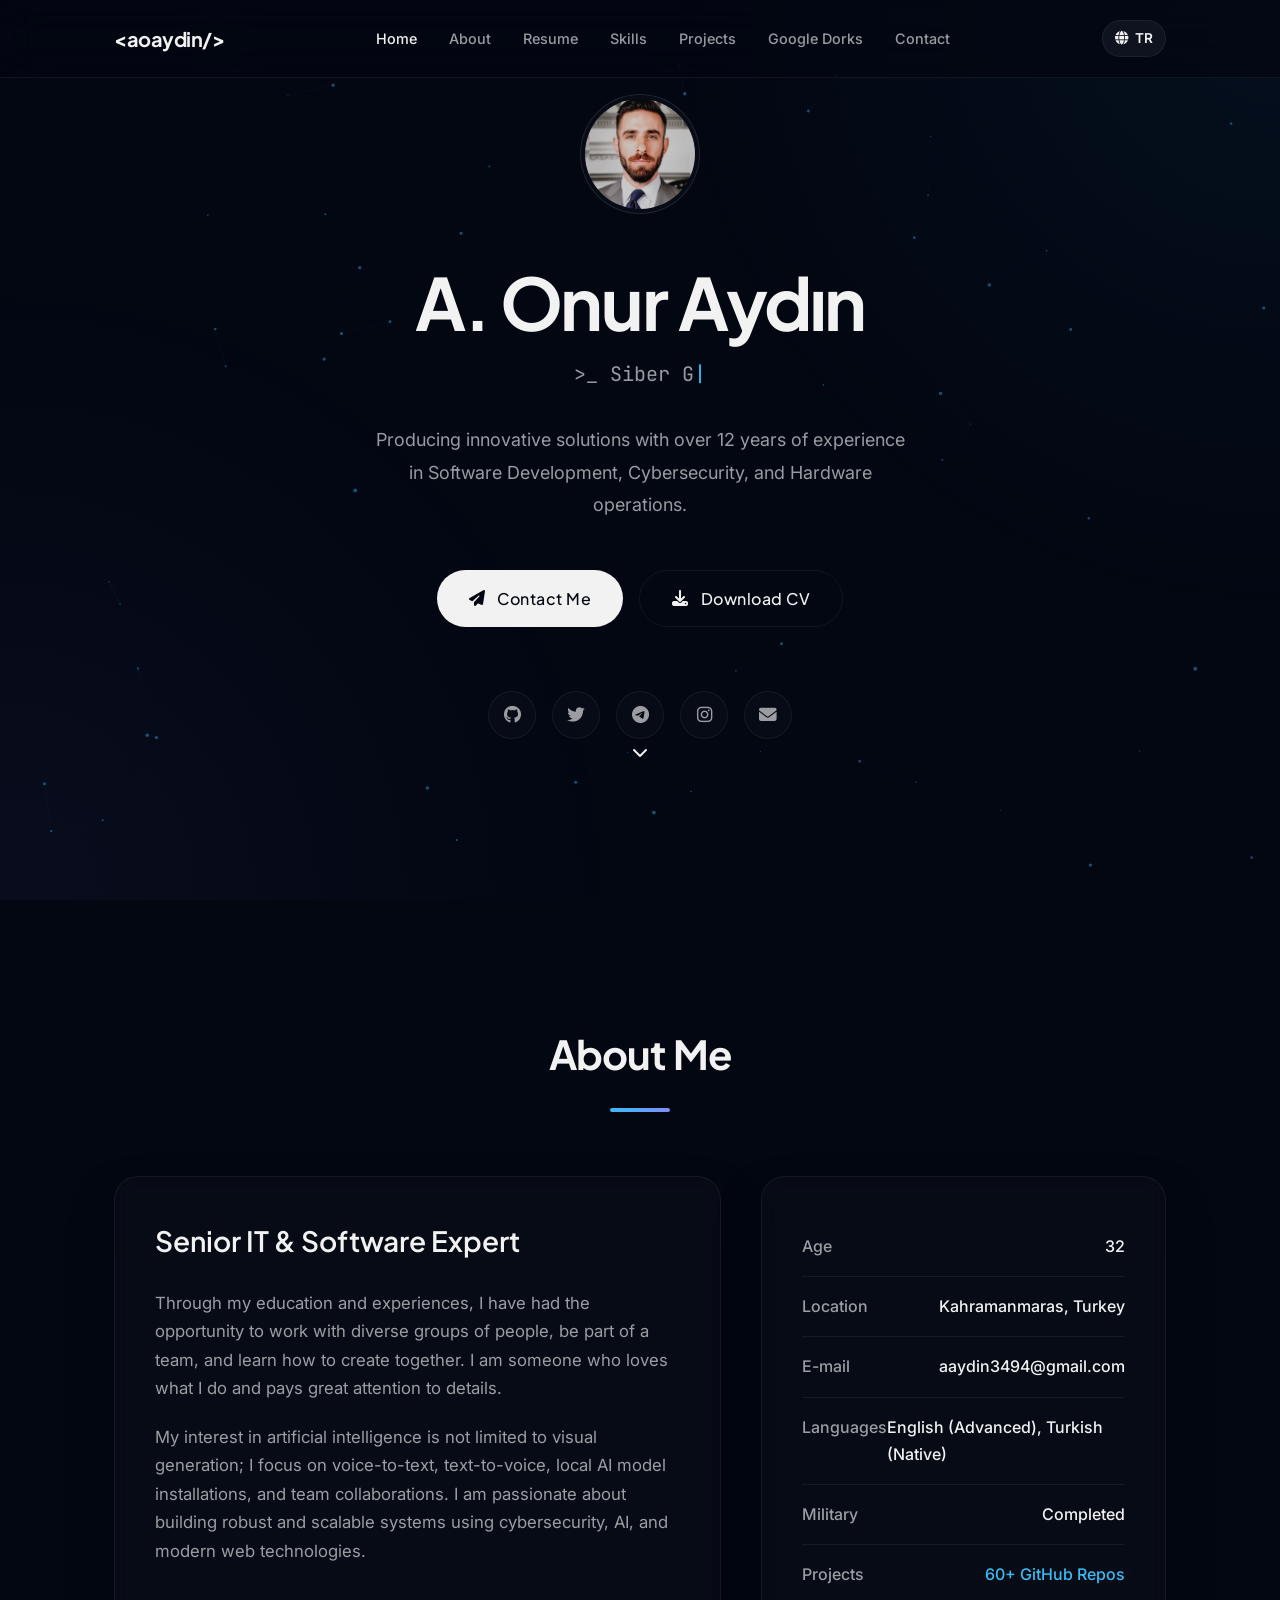
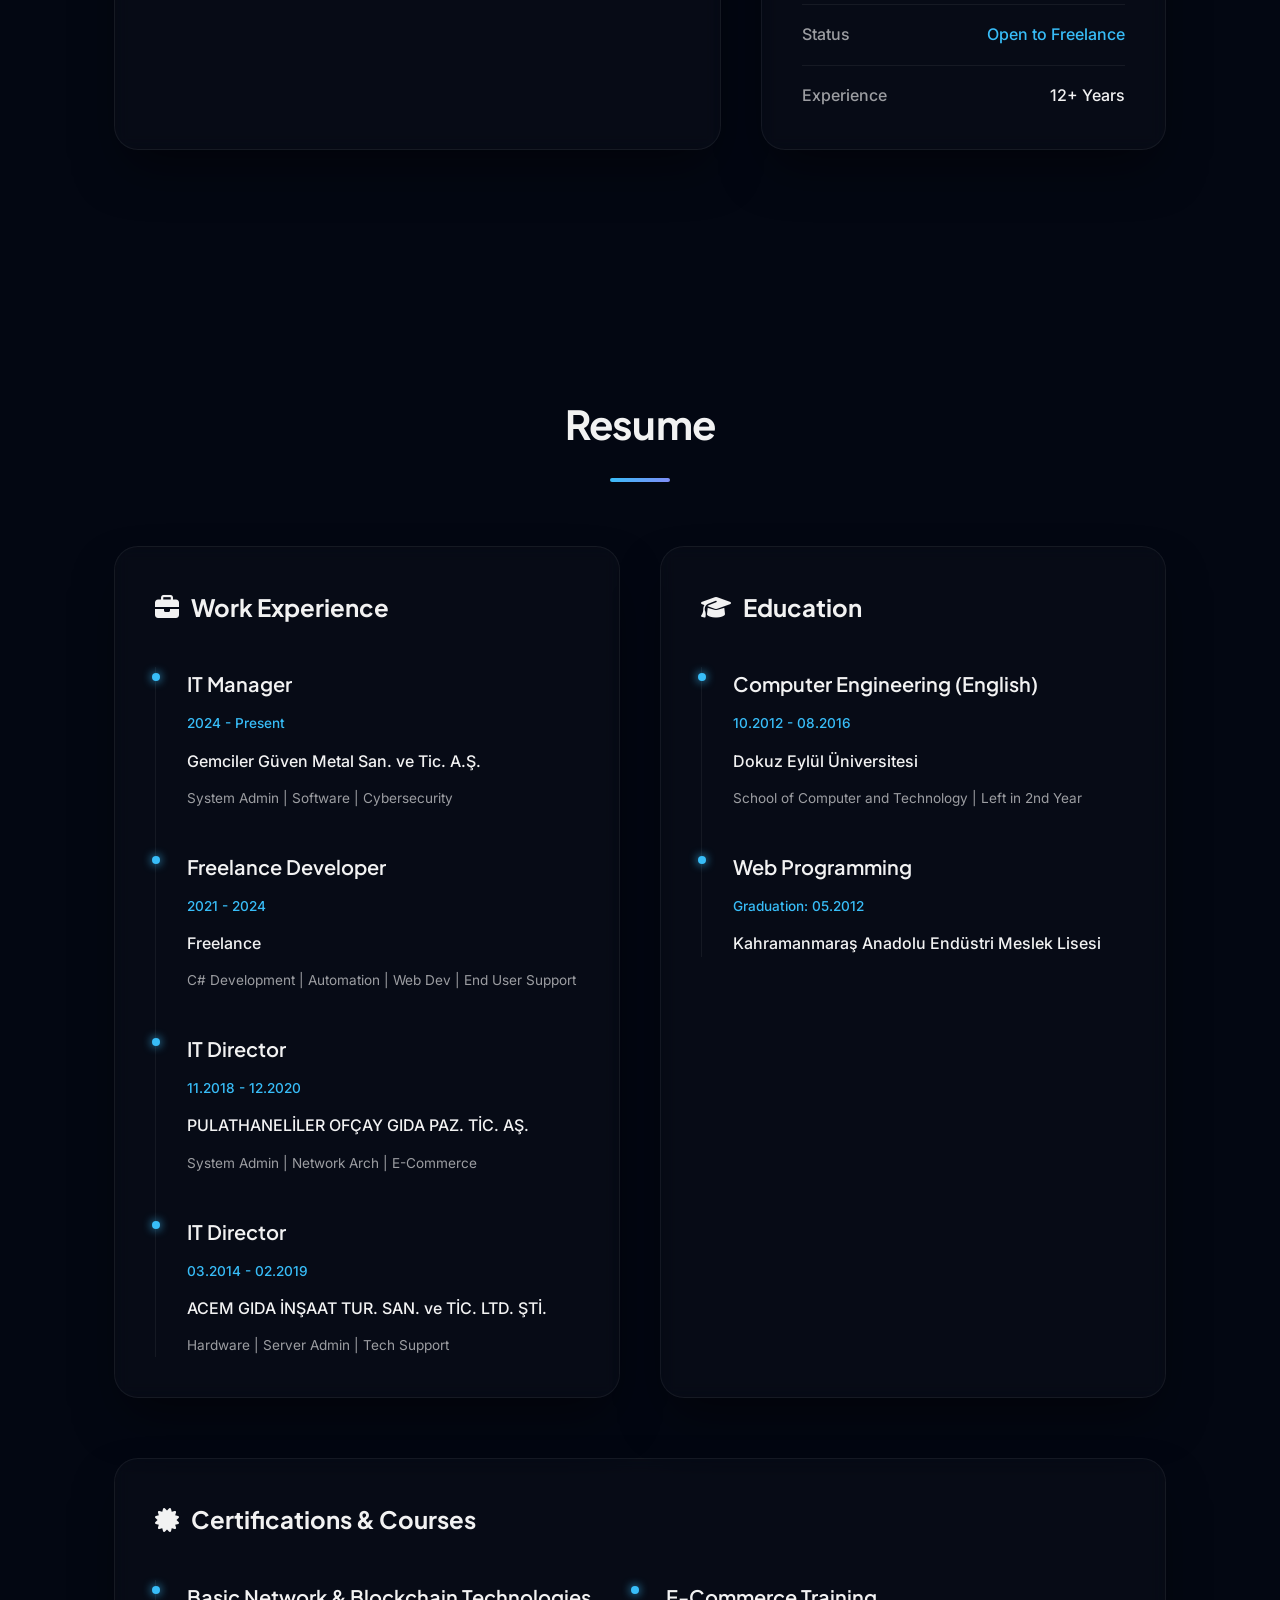
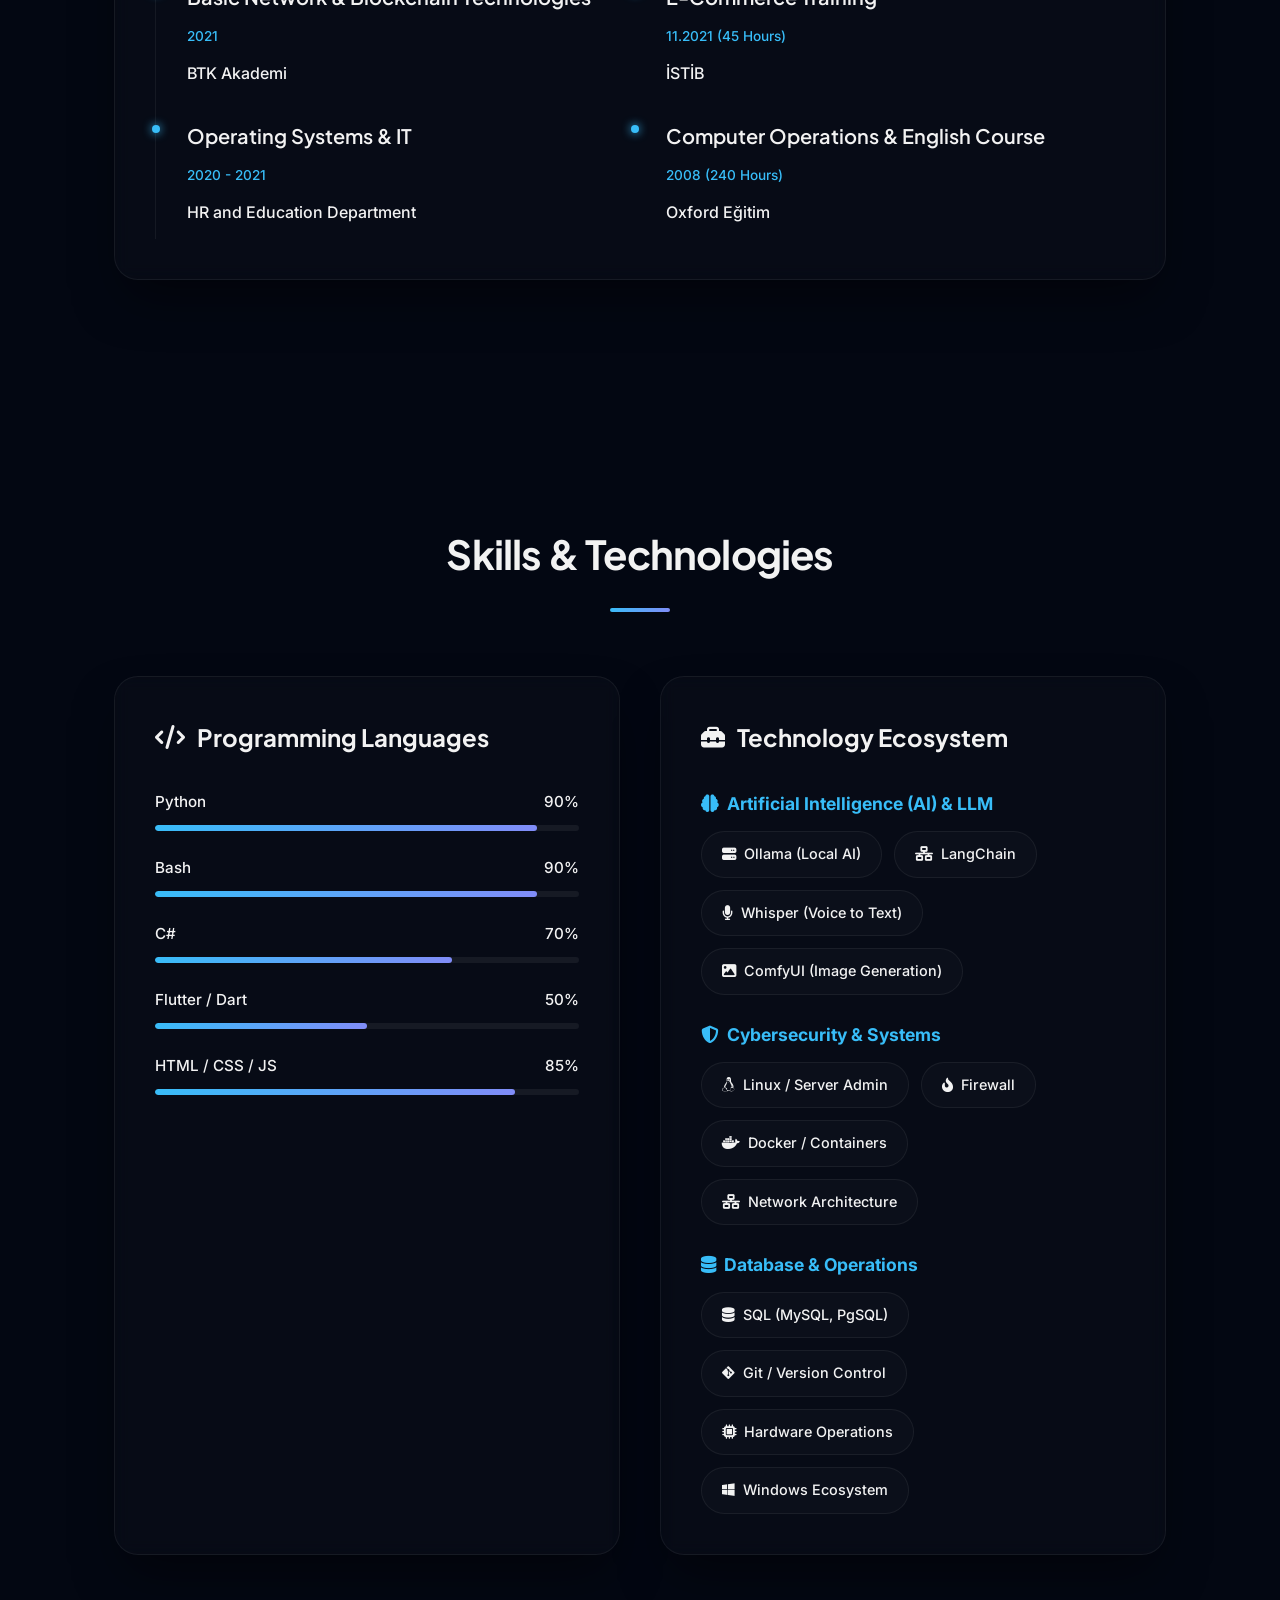
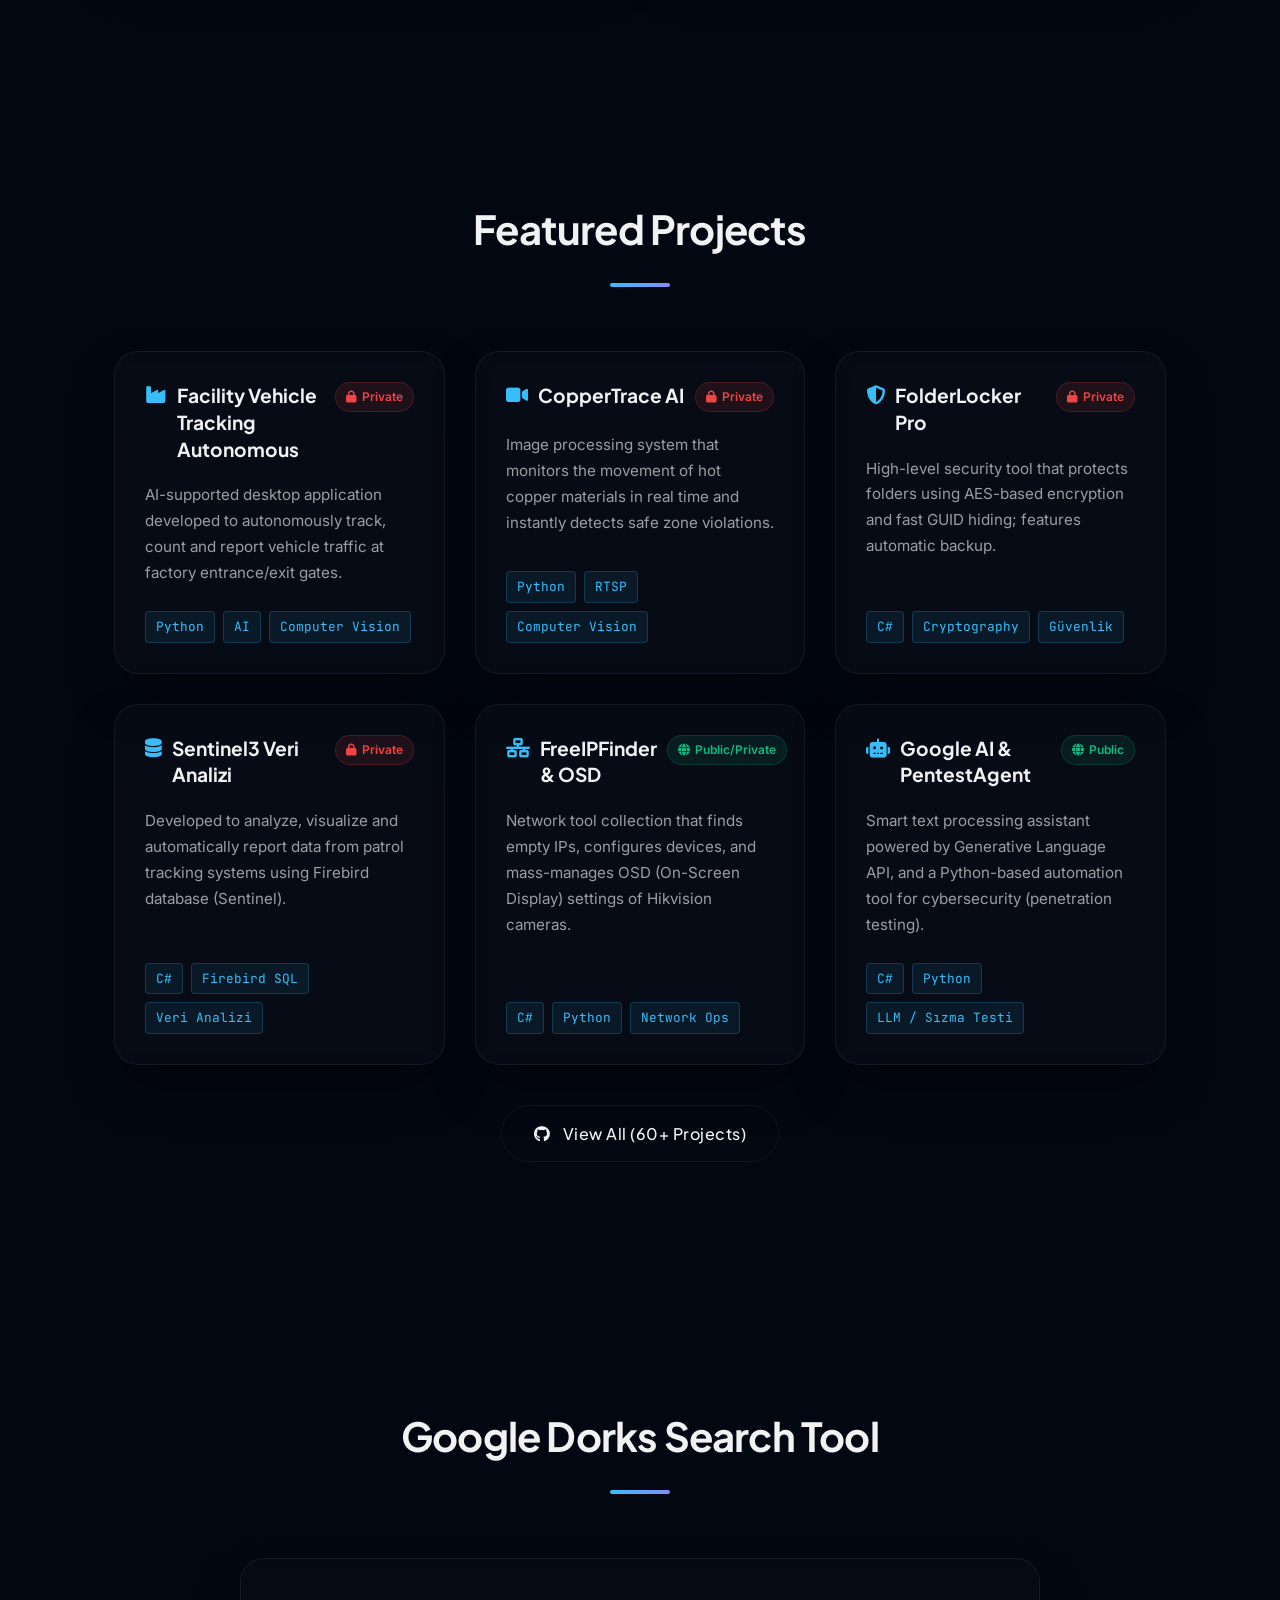
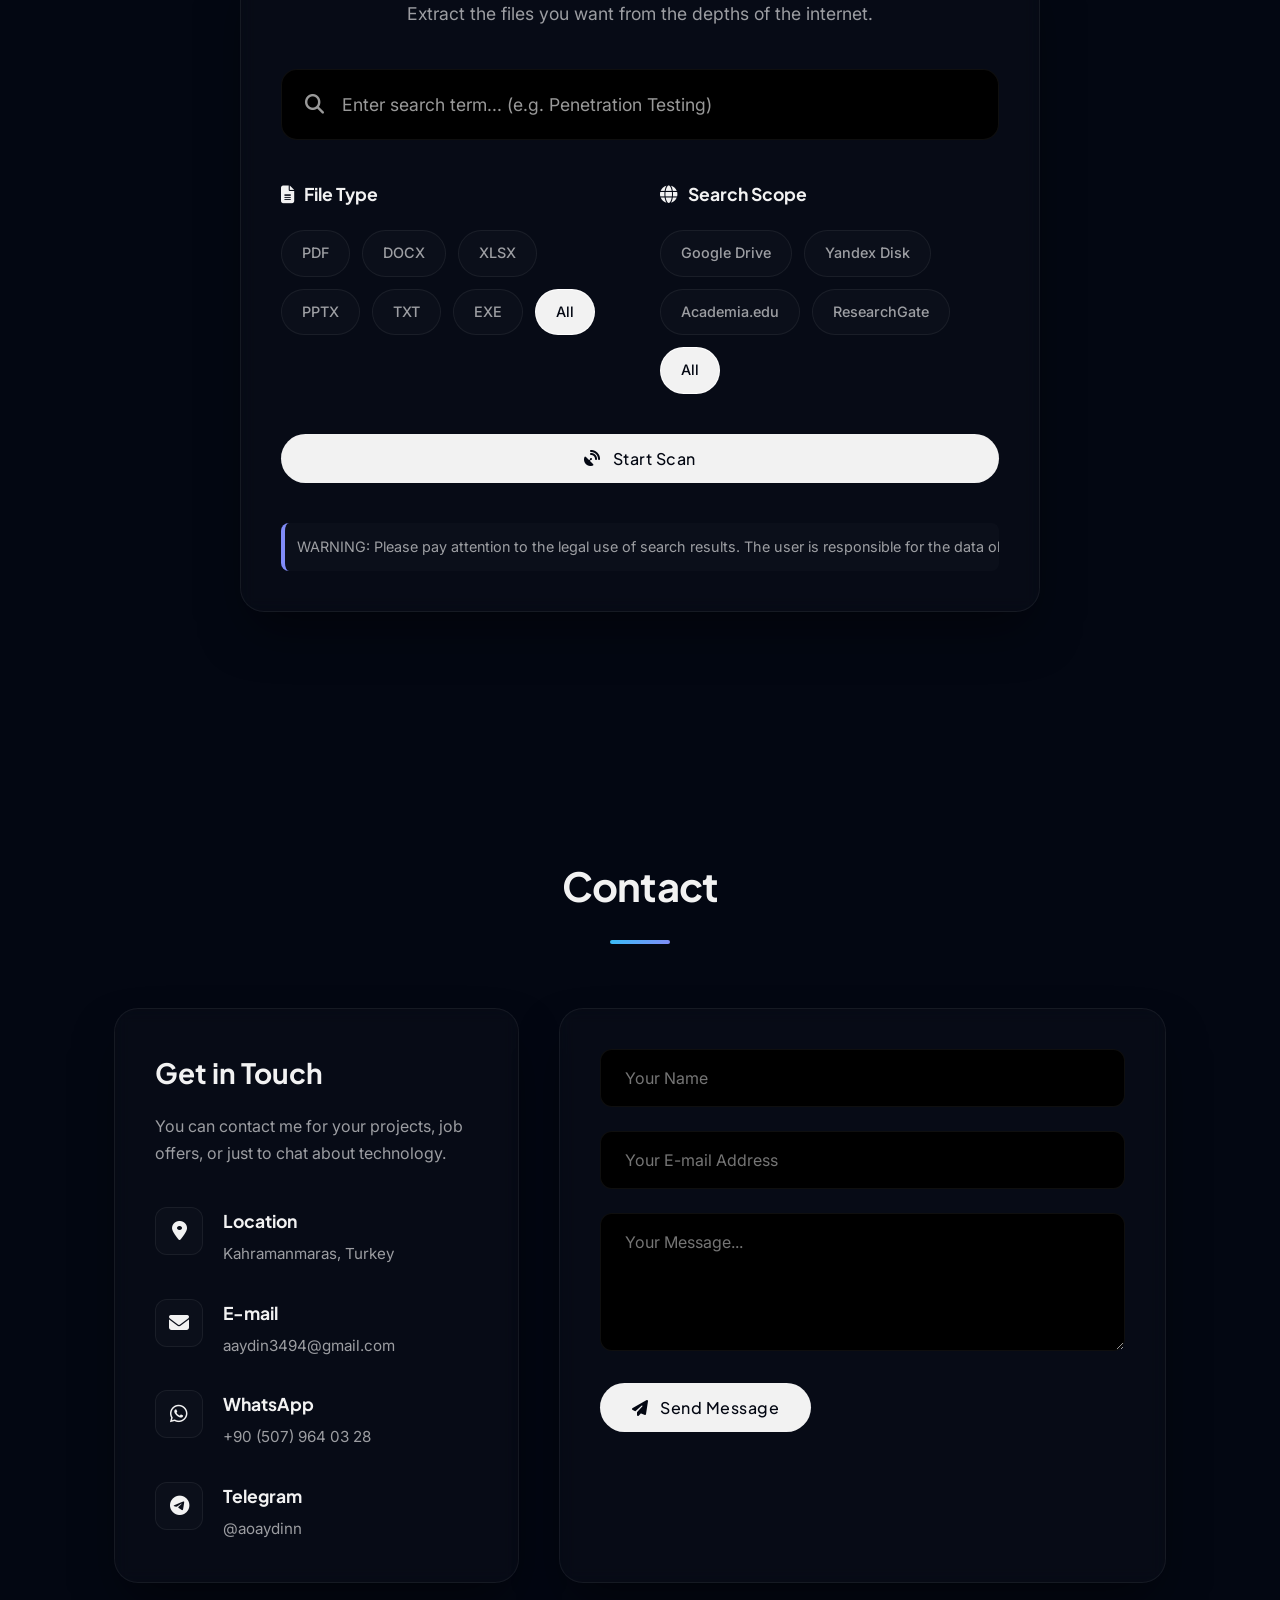
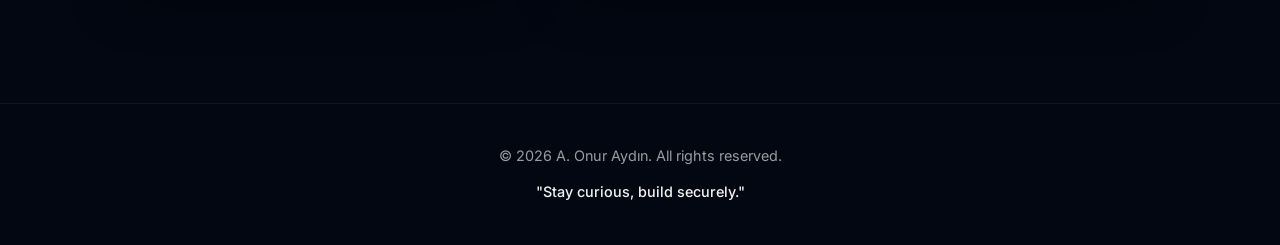
==== en.html @ 919c442c "Add files via upload" ====
<!DOCTYPE html>
<html lang="en">

<head>
    <meta charset="UTF-8">
    <meta name="viewport" content="width=device-width, initial-scale=1.0">
    <meta name="description"
        content="A. Onur Aydın - Senior IT & Software Expert. Cybersecurity, Artificial Intelligence (AI) and Web Development portfolio.">
    <meta name="keywords"
        content="A. Onur Aydın, Onur Aydın, Abdurrahman Aydın, Software Developer, Cybersecurity Expert, Artificial Intelligence, AI, IT Manager, C#, Portfolio, Freelance">
    <meta name="author" content="A. Onur Aydın">
    <meta name="robots" content="index, follow">
    <meta name="language" content="English">
    <meta name="theme-color" content="#030712">
    <link rel="canonical" href="https://aoaydinn.github.io/">

    <!-- Open Graph / Social Media -->
    <meta property="og:title" content="A. Onur Aydın | Profesyonel Portfolyo">
    <meta property="og:description"
        content="Senior IT & Software Expert. 12+ years of industry experience, Cybersecurity and System Architecture.">
    <meta property="og:type" content="website">
    <meta property="og:url" content="https://aoaydinn.github.io/">
    <meta property="og:image" content="https://aoaydinn.github.io/images/photo.png">

    <!-- Twitter -->
    <meta name="twitter:card" content="summary_large_image">
    <meta name="twitter:site" content="@aoaydinn">
    <meta name="twitter:title" content="A. Onur Aydın | Profesyonel Portfolyo">
    <meta name="twitter:description"
        content="Senior IT & Software Expert. Cybersecurity and Artificial Intelligence (AI) solutions.">

    <title>A. Onur Aydın | Portfolio</title>
    <!-- Google Fonts -->
    <link rel="preconnect" href="https://fonts.googleapis.com">
    <link rel="preconnect" href="https://fonts.gstatic.com" crossorigin>
    <link
        href="https://fonts.googleapis.com/css2?family=Plus+Jakarta+Sans:wght@300;400;500;600;700&family=Inter:wght@300;400;500;600&family=JetBrains+Mono:wght@400&display=swap"
        rel="stylesheet">

    <!-- Font Awesome -->
    <link rel="stylesheet" href="https://cdnjs.cloudflare.com/ajax/libs/font-awesome/6.5.1/css/all.min.css">

    <!-- CSS Dosyası -->
    <link rel="stylesheet" href="css/style.css">
</head>

<body>
    <!-- Matrix Arka Plan -->
    <canvas id="matrixCanvas"></canvas>
    <div class="overlay"></div>

    <!-- Navigasyon -->
    <nav class="navbar">
        <div class="nav-container">
            <a href="#home" class="logo">&lt;aoaydin/&gt;</a>
            <ul class="nav-links">
                <li><a href="#home" class="active">Home</a></li>
                <li><a href="#about">About</a></li>
                <li><a href="#resume">Resume</a></li>
                <li><a href="#skills">Skills</a></li>
                <li><a href="#projects">Projects</a></li>
                <li><a href="#dorks">Google Dorks</a></li>
                <li><a href="#contact">Contact</a></li>
            </ul>
            <div class="nav-actions" style="display: flex; align-items: center; gap: 20px;">
                <div class="lang-switch">
                    <a href="index.html" class="lang-btn"><i class="fas fa-globe"></i> TR</a>
                </div>
                <div class="menu-toggle">
                    <i class="fas fa-bars"></i>
                </div>
            </div>
        </div>
    </nav>

    <main>
        <!-- Hero Bölümü -->
        <section id="home" class="hero section">
            <div class="hero-content">
                <div class="avatar-container">
                    <!-- Gerçek resminiz veya placeholder -->
                    <img src="images/photo.png" alt="A. Onur Aydın" class="avatar">
                </div>
                <h1 class="glitch" data-text="A. Onur Aydın">A. Onur Aydın</h1>
                <div class="typing-container">
                    <span class="prefix">>_ </span><span id="typed-text"></span><span class="cursor">|</span>
                </div>
                <p class="hero-desc">
                    Producing innovative solutions with over 12 years of experience in Software Development, Cybersecurity, and Hardware operations.
                </p>
                <div class="hero-actions">
                    <a href="#contact" class="btn btn-primary">
                        <i class="fas fa-paper-plane"></i> Contact Me
                    </a>
                    <a href="#" class="btn btn-outline" download>
                        <i class="fas fa-download"></i> Download CV
                    </a>
                </div>
                <div class="social-links">
                    <a href="https://github.com/aoaydinn" target="_blank" title="GitHub"><i
                            class="fab fa-github"></i></a>
                    <a href="https://twitter.com/aoaydinn" target="_blank" title="Twitter"><i
                            class="fab fa-twitter"></i></a>
                    <a href="https://t.me/aoaydinn" target="_blank" title="Telegram"><i class="fab fa-telegram"></i></a>
                    <a href="https://www.instagram.com/aoaydin/" target="_blank" title="Instagram"><i
                            class="fab fa-instagram"></i></a>
                    <a href="mailto:aaydin3494@gmail.com" title="Email"><i class="fas fa-envelope"></i></a>
                </div>
            </div>
            <a href="#about" class="scroll-down">
                <i class="fas fa-chevron-down"></i>
            </a>
        </section>

        <!-- Hakkımda Bölümü -->
        <section id="about" class="about section">
            <div class="container">
                <h2 class="section-title">About Me</h2>
                <div class="about-grid">
                    <div class="about-text glass-card">
                        <h3>Senior IT & Software Expert</h3>
                        <p>Through my education and experiences, I have had the opportunity to work with diverse groups of people, be part of a team, and learn how to create together. I am someone who loves what I do and pays great attention to details.</p>
                        <p>My interest in artificial intelligence is not limited to visual generation; I focus on voice-to-text, text-to-voice, local AI model installations, and team collaborations. I am passionate about building robust and scalable systems using cybersecurity, AI, and modern web technologies.</p>
                    </div>
                    <div class="about-stats glass-card">
                        <ul class="info-list">
                            <li><span class="label">Age</span><span class="val" id="age-val">30</span></li>
                            <li><span class="label">Location</span><span class="val">Kahramanmaras, Turkey</span></li>
                            <li><span class="label">E-mail</span><span class="val">aaydin3494@gmail.com</span></li>
                            <li><span class="label">Languages</span><span class="val">English (Advanced), Turkish (Native)</span>
                            </li>
                            <li><span class="label">Military</span><span class="val">Completed</span></li>
                            <li><span class="label">Projects</span><span class="val text-green">60+ GitHub Repos</span>
                            </li>
                            <li><span class="label">Status</span><span class="val text-green">Open to Freelance</span></li>
                            <li><span class="label">Experience</span><span class="val">12+ Years</span></li>
                        </ul>
                    </div>
                </div>
            </div>
        </section>

        <!-- Özgeçmiş Bölümü -->
        <section id="resume" class="resume section">
            <div class="container">
                <h2 class="section-title">Resume</h2>
                <div class="timeline-container">
                    <div class="timeline-block glass-card">
                        <h3><i class="fas fa-briefcase"></i> Work Experience</h3>
                        <div class="timeline">
                            <div class="timeline-item">
                                <div class="timeline-dot"></div>
                                <div class="timeline-content">
                                    <h4>IT Manager</h4>
                                    <span class="period">2024 - Present</span>
                                    <p class="company">Gemciler Güven Metal San. ve Tic. A.Ş.</p>
                                    <span class="tags">System Admin | Software | Cybersecurity</span>
                                </div>
                            </div>
                            <div class="timeline-item">
                                <div class="timeline-dot"></div>
                                <div class="timeline-content">
                                    <h4>Freelance Developer</h4>
                                    <span class="period">2021 - 2024</span>
                                    <p class="company">Freelance</p>
                                    <span class="tags">C# Development | Automation | Web Dev | End User Support</span>
                                </div>
                            </div>
                            <div class="timeline-item">
                                <div class="timeline-dot"></div>
                                <div class="timeline-content">
                                    <h4>IT Director</h4>
                                    <span class="period">11.2018 - 12.2020</span>
                                    <p class="company">PULATHANELİLER OFÇAY GIDA PAZ. TİC. AŞ.</p>
                                    <span class="tags">System Admin | Network Arch | E-Commerce</span>
                                </div>
                            </div>
                            <div class="timeline-item">
                                <div class="timeline-dot"></div>
                                <div class="timeline-content">
                                    <h4>IT Director</h4>
                                    <span class="period">03.2014 - 02.2019</span>
                                    <p class="company">ACEM GIDA İNŞAAT TUR. SAN. ve TİC. LTD. ŞTİ.</p>
                                    <span class="tags">Hardware | Server Admin | Tech Support</span>
                                </div>
                            </div>
                        </div>
                    </div>
                    <div class="timeline-block glass-card">
                        <h3><i class="fas fa-graduation-cap"></i> Education</h3>
                        <div class="timeline">
                            <div class="timeline-item">
                                <div class="timeline-dot"></div>
                                <div class="timeline-content">
                                    <h4>Computer Engineering (English)</h4>
                                    <span class="period">10.2012 - 08.2016</span>
                                    <p class="company">Dokuz Eylül Üniversitesi</p>
                                    <span class="tags">School of Computer and Technology | Left in 2nd Year</span>
                                </div>
                            </div>
                            <div class="timeline-item">
                                <div class="timeline-dot"></div>
                                <div class="timeline-content">
                                    <h4>Web Programming</h4>
                                    <span class="period">Graduation: 05.2012</span>
                                    <p class="company">Kahramanmaraş Anadolu Endüstri Meslek Lisesi</p>
                                </div>
                            </div>
                        </div>
                    </div>

                    <div class="timeline-block glass-card" style="grid-column: 1 / -1; margin-top: 20px;">
                        <h3><i class="fas fa-certificate"></i> Certifications & Courses</h3>
                        <div class="timeline"
                            style="display: grid; grid-template-columns: repeat(auto-fit, minmax(300px, 1fr)); gap: 20px;">
                            <div class="timeline-item" style="margin-bottom: 0;">
                                <div class="timeline-dot"></div>
                                <div class="timeline-content">
                                    <h4>Basic Network & Blockchain Technologies</h4>
                                    <span class="period">2021</span>
                                    <p class="company">BTK Akademi</p>
                                </div>
                            </div>
                            <div class="timeline-item" style="margin-bottom: 0;">
                                <div class="timeline-dot"></div>
                                <div class="timeline-content">
                                    <h4>E-Commerce Training</h4>
                                    <span class="period">11.2021 (45 Hours)</span>
                                    <p class="company">İSTİB</p>
                                </div>
                            </div>
                            <div class="timeline-item" style="margin-bottom: 0;">
                                <div class="timeline-dot"></div>
                                <div class="timeline-content">
                                    <h4>Operating Systems & IT</h4>
                                    <span class="period">2020 - 2021</span>
                                    <p class="company">HR and Education Department</p>
                                </div>
                            </div>
                            <div class="timeline-item" style="margin-bottom: 0;">
                                <div class="timeline-dot"></div>
                                <div class="timeline-content">
                                    <h4>Computer Operations & English Course</h4>
                                    <span class="period">2008 (240 Hours)</span>
                                    <p class="company">Oxford Eğitim</p>
                                </div>
                            </div>
                        </div>
                    </div>
                </div>
            </div>
        </section>

        <!-- Yetenekler Bölümü -->
        <section id="skills" class="skills section">
            <div class="container">
                <h2 class="section-title">Skills & Technologies</h2>
                <div class="skills-grid">
                    <div class="skill-category glass-card">
                        <h3><i class="fas fa-code"></i> Programming Languages</h3>
                        <div class="skill-bars">
                            <div class="skill-bar">
                                <div class="skill-info">
                                    <span>Python</span>
                                    <span>90%</span>
                                </div>
                                <div class="progress-line"><span style="width: 90%;"></span></div>
                            </div>
                            <div class="skill-bar">
                                <div class="skill-info">
                                    <span>Bash</span>
                                    <span>90%</span>
                                </div>
                                <div class="progress-line"><span style="width: 90%;"></span></div>
                            </div>
                            <div class="skill-bar">
                                <div class="skill-info">
                                    <span>C#</span>
                                    <span>70%</span>
                                </div>
                                <div class="progress-line"><span style="width: 70%;"></span></div>
                            </div>
                            <div class="skill-bar">
                                <div class="skill-info">
                                    <span>Flutter / Dart</span>
                                    <span>50%</span>
                                </div>
                                <div class="progress-line"><span style="width: 50%;"></span></div>
                            </div>
                            <div class="skill-bar">
                                <div class="skill-info">
                                    <span>HTML / CSS / JS</span>
                                    <span>85%</span>
                                </div>
                                <div class="progress-line"><span style="width: 85%;"></span></div>
                            </div>
                        </div>
                    </div>

                    <div class="skill-category glass-card">
                        <h3><i class="fas fa-toolbox"></i> Technology Ecosystem</h3>

                        <div class="tag-group" style="margin-bottom: 25px;">
                            <h4
                                style="font-size: 1.1rem; color: var(--primary); margin-bottom: 12px; display: flex; align-items: center; gap: 8px;">
                                <i class="fas fa-brain"></i> Artificial Intelligence (AI) & LLM</h4>
                            <div class="skill-tags">
                                <span class="tag"><i class="fas fa-server"></i> Ollama (Local AI)</span>
                                <span class="tag"><i class="fas fa-network-wired"></i> LangChain</span>
                                <span class="tag"><i class="fas fa-microphone"></i> Whisper (Voice to Text)</span>
                                <span class="tag"><i class="fas fa-image"></i> ComfyUI (Image Generation)</span>
                            </div>
                        </div>

                        <div class="tag-group" style="margin-bottom: 25px;">
                            <h4
                                style="font-size: 1.1rem; color: var(--primary); margin-bottom: 12px; display: flex; align-items: center; gap: 8px;">
                                <i class="fas fa-shield-alt"></i> Cybersecurity & Systems</h4>
                            <div class="skill-tags">
                                <span class="tag"><i class="fab fa-linux"></i> Linux / Server Admin</span>
                                <span class="tag"><i class="fas fa-fire-alt"></i> Firewall</span>
                                <span class="tag"><i class="fab fa-docker"></i> Docker / Containers</span>
                                <span class="tag"><i class="fas fa-network-wired"></i> Network Architecture</span>
                            </div>
                        </div>

                        <div class="tag-group">
                            <h4
                                style="font-size: 1.1rem; color: var(--primary); margin-bottom: 12px; display: flex; align-items: center; gap: 8px;">
                                <i class="fas fa-database"></i> Database & Operations</h4>
                            <div class="skill-tags">
                                <span class="tag"><i class="fas fa-database"></i> SQL (MySQL, PgSQL)</span>
                                <span class="tag"><i class="fab fa-git-alt"></i> Git / Version Control</span>
                                <span class="tag"><i class="fas fa-microchip"></i> Hardware Operations</span>
                                <span class="tag"><i class="fab fa-windows"></i> Windows Ecosystem</span>
                            </div>
                        </div>
                    </div>
                </div>
            </div>
        </section>

        <!-- Projeler Bölümü -->
        <section id="projects" class="projects section">
            <div class="container">
                <h2 class="section-title">Featured Projects</h2>
                <div class="projects-grid">

                    <div class="project-card glass-card fade-in-up">
                        <div class="project-content">
                            <div class="project-header">
                                <h3><i class="fas fa-industry"></i> Facility Vehicle Tracking Autonomous</h3>
                                <div class="project-links">
                                    <span class="badge badge-private"><i class="fas fa-lock"></i> Private</span>
                                </div>
                            </div>
                            <p>AI-supported desktop application developed to autonomously track, count and report vehicle traffic at factory entrance/exit gates.</p>
                            <div class="project-tech">
                                <span>Python</span>
                                <span>AI</span>
                                <span>Computer Vision</span>
                            </div>
                        </div>
                    </div>

                    <div class="project-card glass-card fade-in-up">
                        <div class="project-content">
                            <div class="project-header">
                                <h3><i class="fas fa-video"></i> CopperTrace AI</h3>
                                <div class="project-links">
                                    <span class="badge badge-private"><i class="fas fa-lock"></i> Private</span>
                                </div>
                            </div>
                            <p>Image processing system that monitors the movement of hot copper materials in real time and instantly detects safe zone violations.</p>
                            <div class="project-tech">
                                <span>Python</span>
                                <span>RTSP</span>
                                <span>Computer Vision</span>
                            </div>
                        </div>
                    </div>

                    <div class="project-card glass-card fade-in-up">
                        <div class="project-content">
                            <div class="project-header">
                                <h3><i class="fas fa-shield-alt"></i> FolderLocker Pro</h3>
                                <div class="project-links">
                                    <span class="badge badge-private"><i class="fas fa-lock"></i> Private</span>
                                </div>
                            </div>
                            <p>High-level security tool that protects folders using AES-based encryption and fast GUID hiding; features automatic backup.</p>
                            <div class="project-tech">
                                <span>C#</span>
                                <span>Cryptography</span>
                                <span>Güvenlik</span>
                            </div>
                        </div>
                    </div>

                    <div class="project-card glass-card fade-in-up">
                        <div class="project-content">
                            <div class="project-header">
                                <h3><i class="fas fa-database"></i> Sentinel3 Veri Analizi</h3>
                                <div class="project-links">
                                    <span class="badge badge-private"><i class="fas fa-lock"></i> Private</span>
                                </div>
                            </div>
                            <p>Developed to analyze, visualize and automatically report data from patrol tracking systems using Firebird database (Sentinel).</p>
                            <div class="project-tech">
                                <span>C#</span>
                                <span>Firebird SQL</span>
                                <span>Veri Analizi</span>
                            </div>
                        </div>
                    </div>

                    <div class="project-card glass-card fade-in-up">
                        <div class="project-content">
                            <div class="project-header">
                                <h3><i class="fas fa-network-wired"></i> FreeIPFinder & OSD</h3>
                                <div class="project-links">
                                    <span class="badge badge-public"><i class="fas fa-globe"></i> Public/Private</span>
                                </div>
                            </div>
                            <p>Network tool collection that finds empty IPs, configures devices, and mass-manages OSD (On-Screen Display) settings of Hikvision cameras.</p>
                            <div class="project-tech">
                                <span>C#</span>
                                <span>Python</span>
                                <span>Network Ops</span>
                            </div>
                        </div>
                    </div>

                    <div class="project-card glass-card fade-in-up">
                        <div class="project-content">
                            <div class="project-header">
                                <h3><i class="fas fa-robot"></i> Google AI & PentestAgent</h3>
                                <div class="project-links">
                                    <span class="badge badge-public"><i class="fas fa-globe"></i> Public</span>
                                </div>
                            </div>
                            <p>Smart text processing assistant powered by Generative Language API, and a Python-based automation tool for cybersecurity (penetration testing).</p>
                            <div class="project-tech">
                                <span>C#</span>
                                <span>Python</span>
                                <span>LLM / Sızma Testi</span>
                            </div>
                        </div>
                    </div>
                </div>

                <div class="btn-container" style="text-align: center; margin-top: 40px;">
                    <a href="https://github.com/aoaydinn" target="_blank" class="btn btn-outline fade-in-up">
                        <i class="fab fa-github"></i> View All (60+ Projects)
                    </a>
                </div>
            </div>
        </section>

        <!-- Google Dorks Bölümü -->
        <section id="dorks" class="dorks section">
            <div class="container">
                <h2 class="section-title">Google Dorks Search Tool</h2>
                <div class="dorks-container glass-card">
                    <p class="dork-desc">Extract the files you want from the depths of the internet.</p>

                    <div class="search-box">
                        <i class="fas fa-search search-icon"></i>
                        <input type="text" id="searchQuery"
                            placeholder="Enter search term... (e.g. Penetration Testing)">
                    </div>

                    <div class="filters-grid">
                        <div class="filter-group">
                            <h3><i class="fas fa-file-alt"></i> File Type</h3>
                            <div class="options-group">
                                <label class="cyber-radio"><input type="radio" name="fileType"
                                        value="pdf"><span>PDF</span></label>
                                <label class="cyber-radio"><input type="radio" name="fileType"
                                        value="docx"><span>DOCX</span></label>
                                <label class="cyber-radio"><input type="radio" name="fileType"
                                        value="xlsx"><span>XLSX</span></label>
                                <label class="cyber-radio"><input type="radio" name="fileType"
                                        value="pptx"><span>PPTX</span></label>
                                <label class="cyber-radio"><input type="radio" name="fileType"
                                        value="txt"><span>TXT</span></label>
                                <label class="cyber-radio"><input type="radio" name="fileType"
                                        value="exe"><span>EXE</span></label>
                                <label class="cyber-radio"><input type="radio" name="fileType" value=""
                                        checked><span>All</span></label>
                            </div>
                        </div>

                        <div class="filter-group">
                            <h3><i class="fas fa-globe"></i> Search Scope</h3>
                            <div class="options-group">
                                <label class="cyber-radio"><input type="radio" name="searchPoint"
                                        value="drive.google.com"><span>Google Drive</span></label>
                                <label class="cyber-radio"><input type="radio" name="searchPoint"
                                        value="disk.yandex.com"><span>Yandex Disk</span></label>
                                <label class="cyber-radio"><input type="radio" name="searchPoint"
                                        value="academia.edu"><span>Academia.edu</span></label>
                                <label class="cyber-radio"><input type="radio" name="searchPoint"
                                        value="researchgate.net"><span>ResearchGate</span></label>
                                <label class="cyber-radio"><input type="radio" name="searchPoint" value=""
                                        checked><span>All</span></label>
                            </div>
                        </div>
                    </div>

                    <button id="searchBtn" class="btn btn-primary btn-block">
                        <i class="fas fa-satellite-dish"></i> Start Scan
                    </button>

                    <div class="marquee-container">
                        <div class="marquee">
                            <span>WARNING: Please pay attention to the legal use of search results. The user is responsible for the data obtained.</span>
                        </div>
                    </div>
                </div>
            </div>
        </section>

        <!-- İletişim Bölümü -->
        <section id="contact" class="contact section">
            <div class="container">
                <h2 class="section-title">Contact</h2>
                <div class="contact-grid">
                    <div class="contact-info glass-card">
                        <h3>Get in Touch</h3>
                        <p>You can contact me for your projects, job offers, or just to chat about technology.</p>

                        <div class="info-items">
                            <div class="info-item">
                                <div class="icon"><i class="fas fa-map-marker-alt"></i></div>
                                <div>
                                    <h4>Location</h4>
                                    <p>Kahramanmaras, Turkey</p>
                                </div>
                            </div>
                            <div class="info-item">
                                <div class="icon"><i class="fas fa-envelope"></i></div>
                                <div>
                                    <h4>E-mail</h4>
                                    <p><a href="mailto:aaydin3494@gmail.com">aaydin3494@gmail.com</a></p>
                                </div>
                            </div>
                            <div class="info-item">
                                <div class="icon"><i class="fab fa-whatsapp"></i></div>
                                <div>
                                    <h4>WhatsApp</h4>
                                    <p>+90 (507) 964 03 28</p>
                                </div>
                            </div>
                            <div class="info-item">
                                <div class="icon"><i class="fab fa-telegram-plane"></i></div>
                                <div>
                                    <h4>Telegram</h4>
                                    <p><a href="https://t.me/aoaydinn" target="_blank">@aoaydinn</a></p>
                                </div>
                            </div>
                        </div>
                    </div>

                    <div class="contact-form-container glass-card">
                        <form id="contactForm" class="contact-form">
                            <div class="form-group">
                                <input type="text" id="name" placeholder="Your Name" required>
                                <span class="focus-border"></span>
                            </div>
                            <div class="form-group">
                                <input type="email" id="email" placeholder="Your E-mail Address" required>
                                <span class="focus-border"></span>
                            </div>
                            <div class="form-group">
                                <textarea id="message" rows="5" placeholder="Your Message..." required></textarea>
                                <span class="focus-border"></span>
                            </div>
                            <button type="submit" class="btn btn-primary">
                                <i class="fas fa-paper-plane"></i> Send Message
                            </button>
                        </form>
                    </div>
                </div>
            </div>
        </section>
    </main>

    <footer>
        <div class="container">
            <p>&copy; <span id="current-year">2024</span> A. Onur Aydın. All rights reserved.</p>
            <p class="footer-tagline">"Stay curious, build securely."</p>
        </div>
    </footer>

    <!-- JS Dosyası -->
    <script src="js/app.js"></script>
</body>

</html>
---- css/style.css ----
/* =========================================
   SOPHISTICATED THEME & VARIABLES
========================================= */
:root {
    --bg-main: #030712; /* Deep Slate / Black */
    --bg-darker: #000000;
    --primary: #38bdf8; /* Light Sky Blue */
    --primary-dim: rgba(56, 189, 248, 0.1);
    --secondary: #818cf8; /* Indigo */
    --accent-gradient: linear-gradient(135deg, var(--primary), var(--secondary));
    
    --text-main: rgba(255, 255, 255, 0.95);
    --text-muted: rgba(255, 255, 255, 0.6);
    
    --glass-bg: rgba(255, 255, 255, 0.02);
    --glass-border: rgba(255, 255, 255, 0.06);
    --glass-shadow: 0 25px 50px -12px rgba(0, 0, 0, 0.5);
    
    --font-sans: 'Inter', sans-serif;
    --font-heading: 'Plus Jakarta Sans', sans-serif;
    --font-mono: 'JetBrains Mono', monospace;
    
    --transition: all 0.4s cubic-bezier(0.4, 0, 0.2, 1);
}

/* =========================================
   RESET & BASE
========================================= */
* {
    margin: 0;
    padding: 0;
    box-sizing: border-box;
}

html {
    scroll-behavior: smooth;
    font-size: 16px;
}

body {
    background-color: var(--bg-main);
    color: var(--text-main);
    font-family: var(--font-sans);
    line-height: 1.7;
    overflow-x: hidden;
    -webkit-font-smoothing: antialiased;
    -moz-osx-font-smoothing: grayscale;
}

ul {
    list-style: none;
}

a {
    text-decoration: none;
    color: inherit;
    transition: var(--transition);
}

.container {
    max-width: 1100px;
    margin: 0 auto;
    padding: 0 24px;
}

.section {
    padding: 120px 0;
    position: relative;
    z-index: 2;
}

.section-title {
    font-family: var(--font-heading);
    font-size: 2.5rem;
    font-weight: 700;
    color: var(--text-main);
    text-align: center;
    margin-bottom: 4rem;
    letter-spacing: -0.02em;
}

.section-title::after {
    content: '';
    display: block;
    width: 60px;
    height: 4px;
    background: var(--accent-gradient);
    margin: 20px auto 0;
    border-radius: 2px;
}

/* Typography Enhancements */
.gradient-text {
    background: var(--accent-gradient);
    -webkit-background-clip: text;
    -webkit-text-fill-color: transparent;
    display: inline-block;
}

.text-green {
    color: var(--primary) !important;
}

/* =========================================
   PREMIUM GLASSMORPHISM
========================================= */
.glass-card {
    background: var(--glass-bg);
    backdrop-filter: blur(8px);
    -webkit-backdrop-filter: blur(8px);
    border: 1px solid var(--glass-border);
    border-radius: 24px;
    padding: 40px;
    box-shadow: var(--glass-shadow);
    transition: transform 0.4s ease, border-color 0.4s ease, background 0.4s ease;
}

.glass-card:hover {
    transform: translateY(-5px);
    border-color: rgba(255, 255, 255, 0.15);
    background: rgba(255, 255, 255, 0.03);
}

/* =========================================
   BUTTONS
========================================= */
.btn {
    display: inline-flex;
    align-items: center;
    justify-content: center;
    gap: 12px;
    padding: 14px 32px;
    border-radius: 100px; /* Pill shape */
    font-family: var(--font-heading);
    font-weight: 500;
    font-size: 1rem;
    cursor: pointer;
    transition: var(--transition);
    letter-spacing: 0.5px;
}

.btn-primary {
    background: var(--text-main);
    color: var(--bg-main);
    border: none;
}

.btn-primary:hover {
    background: var(--primary);
    transform: translateY(-2px);
    box-shadow: 0 10px 25px -5px rgba(56, 189, 248, 0.4);
}

.btn-outline {
    background: transparent;
    color: var(--text-main);
    border: 1px solid var(--glass-border);
}

.btn-outline:hover {
    background: rgba(255, 255, 255, 0.05);
    border-color: rgba(255, 255, 255, 0.2);
    transform: translateY(-2px);
}

.btn-block {
    width: 100%;
}

/* =========================================
   PARTICLE NETWORK BACKGROUND
========================================= */
#matrixCanvas {
    position: fixed;
    top: 0;
    left: 0;
    width: 100%;
    height: 100%;
    z-index: 0;
    pointer-events: none;
}

.overlay {
    position: fixed;
    top: 0;
    left: 0;
    width: 100%;
    height: 100%;
    background: radial-gradient(circle at top right, rgba(56, 189, 248, 0.05) 0%, transparent 40%),
                radial-gradient(circle at bottom left, rgba(129, 140, 248, 0.05) 0%, transparent 40%);
    z-index: 1;
    pointer-events: none;
}

/* =========================================
   NAVIGATION (HEADER)
========================================= */
.navbar {
    position: fixed;
    top: 0;
    width: 100%;
    background: rgba(3, 7, 18, 0.7);
    backdrop-filter: blur(20px);
    -webkit-backdrop-filter: blur(20px);
    z-index: 100;
    border-bottom: 1px solid var(--glass-border);
    transition: var(--transition);
}

.nav-container {
    max-width: 1100px;
    margin: 0 auto;
    padding: 20px 24px;
    display: flex;
    justify-content: space-between;
    align-items: center;
}

.logo {
    font-family: var(--font-heading);
    font-size: 1.25rem;
    font-weight: 700;
    color: var(--text-main);
    letter-spacing: -0.5px;
}

.nav-links {
    display: flex;
    gap: 32px;
}

.nav-links li a {
    font-family: var(--font-sans);
    font-size: 0.9rem;
    font-weight: 500;
    color: var(--text-muted);
    transition: var(--transition);
}

.nav-links li a:hover,
.nav-links li a.active {
    color: var(--text-main);
}

.lang-btn {
    display: flex;
    align-items: center;
    gap: 6px;
    padding: 6px 12px;
    background: rgba(255, 255, 255, 0.05);
    border: 1px solid var(--glass-border);
    border-radius: 100px;
    color: var(--text-main);
    font-size: 0.85rem;
    font-weight: 600;
    font-family: var(--font-sans);
    transition: var(--transition);
}

.lang-btn:hover {
    background: var(--text-main);
    color: var(--bg-main);
}

.menu-toggle {
    display: none;
    font-size: 1.5rem;
    color: var(--text-main);
    cursor: pointer;
}

/* =========================================
   HERO SECTION
========================================= */
.hero {
    min-height: 100vh;
    display: flex;
    flex-direction: column;
    justify-content: center;
    align-items: center;
    text-align: center;
    padding-top: 80px;
}

.avatar-container {
    margin-bottom: 2.5rem;
    position: relative;
    display: inline-block;
}

.avatar {
    width: 120px;
    height: 120px;
    border-radius: 50%;
    border: 1px solid rgba(255,255,255,0.1);
    padding: 4px;
    background: var(--glass-bg);
    object-fit: cover;
    transition: var(--transition);
}

.avatar:hover {
    transform: scale(1.05);
    border-color: rgba(255,255,255,0.3);
}

.hero h1 {
    font-family: var(--font-heading);
    font-size: 4.5rem;
    font-weight: 700;
    line-height: 1.1;
    letter-spacing: -0.03em;
    margin-bottom: 1rem;
}

.typing-container {
    font-family: var(--font-mono);
    font-size: 1.25rem;
    color: var(--text-muted);
    margin-bottom: 2rem;
    min-height: 35px;
}

.typing-container .cursor {
    animation: blink 1s infinite;
    color: var(--primary);
}

@keyframes blink {
    0%, 100% { opacity: 1; }
    50% { opacity: 0; }
}

.hero-desc {
    max-width: 540px;
    font-size: 1.125rem;
    color: var(--text-muted);
    margin: 0 auto 3rem;
    line-height: 1.8;
}

.hero-actions {
    display: flex;
    gap: 16px;
    justify-content: center;
    margin-bottom: 4rem;
}

.social-links {
    display: flex;
    gap: 16px;
    justify-content: center;
}

.social-links a {
    display: flex;
    align-items: center;
    justify-content: center;
    width: 48px;
    height: 48px;
    border-radius: 50%;
    background: var(--glass-bg);
    border: 1px solid var(--glass-border);
    font-size: 1.1rem;
    color: var(--text-muted);
}

.social-links a:hover {
    color: var(--bg-main);
    background: var(--text-main);
    border-color: var(--text-main);
    transform: translateY(-3px);
}

/* =========================================
   ABOUT SECTION
========================================= */
.about-grid {
    display: grid;
    grid-template-columns: 1.5fr 1fr;
    gap: 40px;
}

.about-text h3 {
    font-family: var(--font-heading);
    color: var(--text-main);
    margin-bottom: 24px;
    font-size: 1.75rem;
    font-weight: 600;
}

.about-text p {
    margin-bottom: 20px;
    color: var(--text-muted);
    font-size: 1.05rem;
}

.info-list li {
    display: flex;
    justify-content: space-between;
    padding: 16px 0;
    border-bottom: 1px solid var(--glass-border);
}

.info-list li:last-child {
    border-bottom: none;
    padding-bottom: 0;
}

.info-list .label {
    font-weight: 500;
    color: var(--text-muted);
}

.info-list .val {
    font-weight: 500;
    color: var(--text-main);
}

/* =========================================
   RESUME SECTION
========================================= */
.timeline-container {
    display: grid;
    grid-template-columns: 1fr 1fr;
    gap: 40px;
}

.timeline-block h3 {
    font-family: var(--font-heading);
    color: var(--text-main);
    margin-bottom: 40px;
    font-size: 1.5rem;
    display: flex;
    align-items: center;
    gap: 12px;
}

.timeline {
    position: relative;
    padding-left: 32px;
}

.timeline::before {
    content: '';
    position: absolute;
    left: 0;
    top: 0;
    height: 100%;
    width: 1px;
    background: var(--glass-border);
}

.timeline-item {
    position: relative;
    margin-bottom: 40px;
}

.timeline-item:last-child {
    margin-bottom: 0;
}

.timeline-dot {
    position: absolute;
    left: -35.5px;
    top: 6px;
    width: 8px;
    height: 8px;
    border-radius: 50%;
    background: var(--primary);
    box-shadow: 0 0 10px var(--primary);
}

.timeline-content h4 {
    font-family: var(--font-heading);
    font-size: 1.25rem;
    font-weight: 600;
    color: var(--text-main);
    margin-bottom: 8px;
}

.timeline-content .period {
    display: inline-block;
    color: var(--primary);
    font-size: 0.85rem;
    font-weight: 500;
    margin-bottom: 12px;
}

.timeline-content .company {
    color: var(--text-main);
    margin-bottom: 12px;
    font-weight: 500;
}

.timeline-content .tags {
    display: block;
    font-size: 0.85rem;
    color: var(--text-muted);
}

/* =========================================
   SKILLS SECTION
========================================= */
.skills-grid {
    display: grid;
    grid-template-columns: 1fr 1fr;
    gap: 40px;
}

.skill-category h3 {
    font-family: var(--font-heading);
    color: var(--text-main);
    margin-bottom: 32px;
    font-size: 1.5rem;
    display: flex;
    align-items: center;
    gap: 12px;
}

.skill-bar {
    margin-bottom: 24px;
}

.skill-info {
    display: flex;
    justify-content: space-between;
    margin-bottom: 10px;
    font-weight: 500;
    font-size: 0.95rem;
}

.progress-line {
    height: 6px;
    width: 100%;
    background: var(--glass-border);
    border-radius: 3px;
    overflow: hidden;
}

.progress-line span {
    display: block;
    height: 100%;
    background: var(--accent-gradient);
    border-radius: 3px;
    position: relative;
    transform: scaleX(0);
    transform-origin: left;
    transition: transform 1.5s cubic-bezier(0.4, 0, 0.2, 1);
}

.progress-line span.animate {
    transform: scaleX(1);
}

.skill-tags {
    display: flex;
    flex-wrap: wrap;
    gap: 12px;
}

.tag {
    background: var(--glass-bg);
    border: 1px solid var(--glass-border);
    color: var(--text-main);
    padding: 10px 20px;
    border-radius: 100px;
    font-size: 0.9rem;
    font-weight: 500;
    display: flex;
    align-items: center;
    gap: 8px;
    transition: var(--transition);
}

.tag:hover {
    background: rgba(255,255,255,0.05);
    border-color: rgba(255,255,255,0.2);
    transform: translateY(-2px);
}

/* =========================================
   PROJECTS SECTION
========================================= */
.projects-grid {
    display: grid;
    grid-template-columns: repeat(auto-fit, minmax(320px, 1fr));
    gap: 30px;
}

.project-card {
    padding: 30px;
    display: flex;
    flex-direction: column;
    height: 100%;
}

.project-content {
    display: flex;
    flex-direction: column;
    height: 100%;
}

.project-header {
    display: flex;
    justify-content: space-between;
    align-items: flex-start;
    margin-bottom: 20px;
    gap: 10px;
}

.project-header h3 {
    font-family: var(--font-heading);
    font-size: 1.2rem;
    color: var(--text-main);
    display: flex;
    align-items: flex-start;
    gap: 10px;
    line-height: 1.4;
}

.project-header h3 i {
    color: var(--primary);
    margin-top: 4px;
}

.project-content p {
    color: var(--text-muted);
    font-size: 0.95rem;
    margin-bottom: 25px;
    flex-grow: 1;
}

.badge {
    font-size: 0.75rem;
    padding: 4px 10px;
    border-radius: 100px;
    font-weight: 600;
    display: inline-flex;
    align-items: center;
    gap: 5px;
    white-space: nowrap;
}

.badge-private {
    background: rgba(239, 68, 68, 0.1);
    color: #ef4444;
    border: 1px solid rgba(239, 68, 68, 0.2);
}

.badge-public {
    background: rgba(16, 185, 129, 0.1);
    color: #10b981;
    border: 1px solid rgba(16, 185, 129, 0.2);
}

.project-tech {
    display: flex;
    flex-wrap: wrap;
    gap: 8px;
    margin-top: auto;
}

.project-tech span {
    font-family: var(--font-mono);
    font-size: 0.8rem;
    color: var(--primary);
    background: rgba(56, 189, 248, 0.08);
    border: 1px solid rgba(56, 189, 248, 0.2);
    padding: 4px 10px;
    border-radius: 4px;
}

/* =========================================
   GOOGLE DORKS SECTION
========================================= */
.dorks-container {
    max-width: 800px;
    margin: 0 auto;
}

.dork-desc {
    text-align: center;
    color: var(--text-muted);
    margin-bottom: 40px;
    font-size: 1.1rem;
}

.search-box {
    position: relative;
    margin-bottom: 40px;
}

.search-icon {
    position: absolute;
    left: 24px;
    top: 50%;
    transform: translateY(-50%);
    color: var(--text-muted);
    font-size: 1.2rem;
}

.search-box input {
    width: 100%;
    padding: 24px 24px 24px 60px;
    background: var(--bg-darker);
    border: 1px solid var(--glass-border);
    border-radius: 16px;
    color: var(--text-main);
    font-family: var(--font-sans);
    font-size: 1.1rem;
    outline: none;
    transition: var(--transition);
    box-shadow: inset 0 2px 4px rgba(0,0,0,0.2);
}

.search-box input:focus {
    border-color: var(--primary);
    background: #000;
}

.search-box input::placeholder {
    color: var(--text-muted);
}

.filters-grid {
    display: grid;
    grid-template-columns: 1fr 1fr;
    gap: 40px;
    margin-bottom: 40px;
}

.filter-group h3 {
    font-family: var(--font-heading);
    color: var(--text-main);
    font-size: 1.1rem;
    margin-bottom: 20px;
    display: flex;
    align-items: center;
    gap: 10px;
}

.options-group {
    display: flex;
    flex-wrap: wrap;
    gap: 12px;
}

.cyber-radio {
    cursor: pointer;
    position: relative;
}

.cyber-radio input {
    display: none;
}

.cyber-radio span {
    display: block;
    padding: 10px 20px;
    background: var(--glass-bg);
    border: 1px solid var(--glass-border);
    border-radius: 100px;
    color: var(--text-muted);
    font-size: 0.9rem;
    font-weight: 500;
    transition: var(--transition);
}

.cyber-radio input:checked + span {
    background: var(--text-main);
    color: var(--bg-main);
    border-color: var(--text-main);
}

.cyber-radio:hover span {
    border-color: rgba(255,255,255,0.3);
}

.marquee-container {
    margin-top: 40px;
    overflow: hidden;
    background: rgba(255, 255, 255, 0.02);
    border-left: 4px solid var(--secondary);
    padding: 12px;
    border-radius: 8px;
}

.marquee {
    white-space: nowrap;
    animation: marquee 20s linear infinite;
    color: var(--text-muted);
    font-size: 0.9rem;
}

@keyframes marquee {
    0% { transform: translateX(100%); }
    100% { transform: translateX(-100%); }
}

/* =========================================
   CONTACT SECTION
========================================= */
.contact-grid {
    display: grid;
    grid-template-columns: 1fr 1.5fr;
    gap: 40px;
}

.contact-info h3 {
    font-family: var(--font-heading);
    color: var(--text-main);
    font-size: 1.75rem;
    margin-bottom: 16px;
}

.contact-info > p {
    color: var(--text-muted);
    margin-bottom: 40px;
}

.info-items {
    display: flex;
    flex-direction: column;
    gap: 32px;
}

.info-item {
    display: flex;
    align-items: flex-start;
    gap: 20px;
}

.info-item .icon {
    width: 48px;
    height: 48px;
    border-radius: 12px;
    background: var(--glass-bg);
    color: var(--text-main);
    display: flex;
    align-items: center;
    justify-content: center;
    font-size: 1.25rem;
    border: 1px solid var(--glass-border);
}

.info-item h4 {
    font-family: var(--font-heading);
    color: var(--text-main);
    font-size: 1.1rem;
    margin-bottom: 4px;
}

.info-item p {
    color: var(--text-muted);
    font-size: 0.95rem;
}

.contact-form .form-group {
    margin-bottom: 24px;
}

.contact-form input,
.contact-form textarea {
    width: 100%;
    padding: 18px 24px;
    background: var(--bg-darker);
    border: 1px solid var(--glass-border);
    border-radius: 12px;
    color: var(--text-main);
    font-family: var(--font-sans);
    font-size: 1rem;
    outline: none;
    resize: vertical;
    transition: var(--transition);
}

.contact-form input:focus,
.contact-form textarea:focus {
    border-color: var(--primary);
    background: #000;
}

/* =========================================
   FOOTER
========================================= */
footer {
    border-top: 1px solid var(--glass-border);
    padding: 40px 0;
    text-align: center;
    position: relative;
    z-index: 2;
}

footer p {
    color: var(--text-muted);
    font-size: 0.9rem;
}

.footer-tagline {
    color: var(--text-main);
    margin-top: 12px;
    font-weight: 500;
}

/* =========================================
   ANIMATIONS & UTILITIES
========================================= */
.fade-in-up {
    opacity: 0;
    transform: translateY(30px);
    transition: opacity 0.8s ease-out, transform 0.8s ease-out;
}

.fade-in-up.visible {
    opacity: 1;
    transform: translateY(0);
}

/* Delay classes for staggered animations */
.delay-100 { transition-delay: 100ms; }
.delay-200 { transition-delay: 200ms; }
.delay-300 { transition-delay: 300ms; }

/* =========================================
   RESPONSIVE
========================================= */
@media (max-width: 992px) {
    .hero h1 { font-size: 3.5rem; }
    .about-grid, .timeline-container, .skills-grid, .contact-grid, .filters-grid {
        grid-template-columns: 1fr;
    }
}

@media (max-width: 768px) {
    .nav-links {
        position: fixed;
        top: 70px;
        left: -100%;
        width: 100%;
        height: calc(100vh - 70px);
        background: rgba(3,7,18,0.98);
        flex-direction: column;
        align-items: center;
        justify-content: center;
        gap: 40px;
    }
    
    .nav-links.active { left: 0; }
    .menu-toggle { display: block; }
    .hero h1 { font-size: 2.75rem; }
    .hero-actions { flex-direction: column; }
    .section { padding: 80px 0; }
}
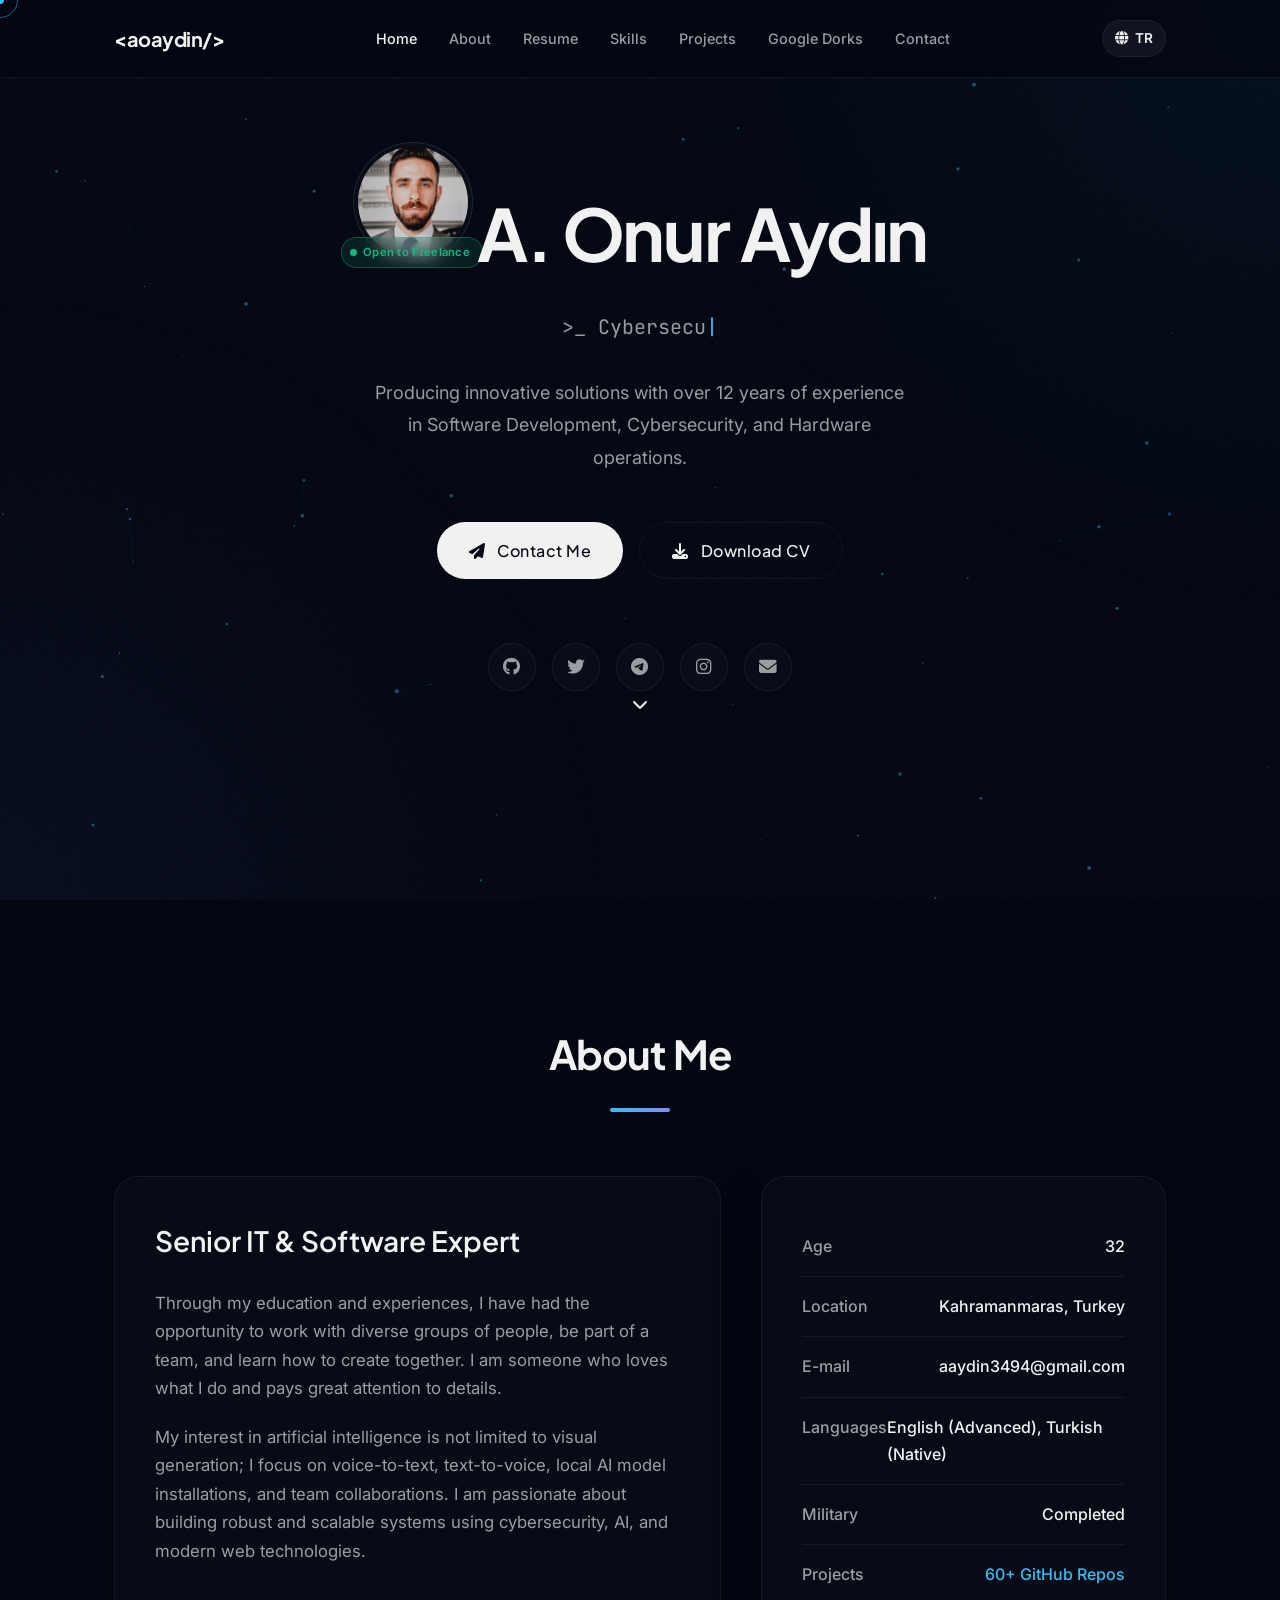
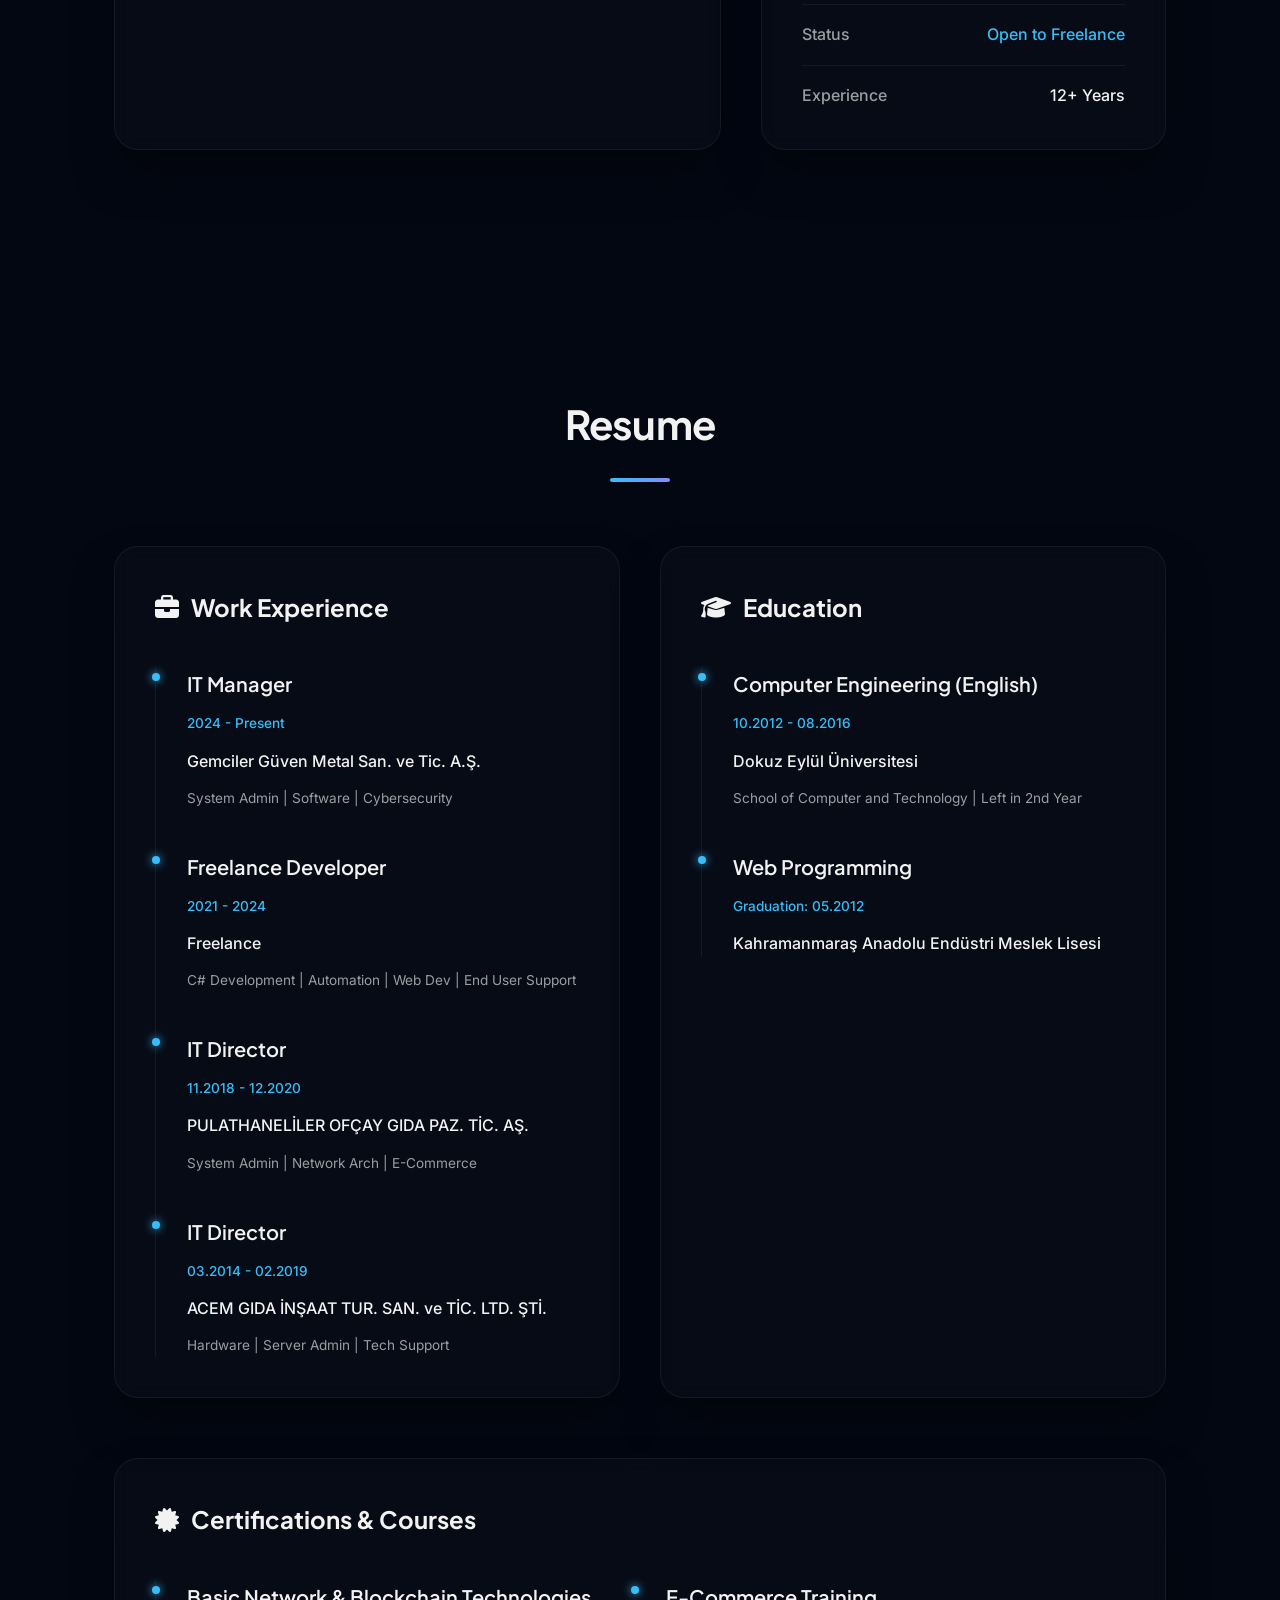
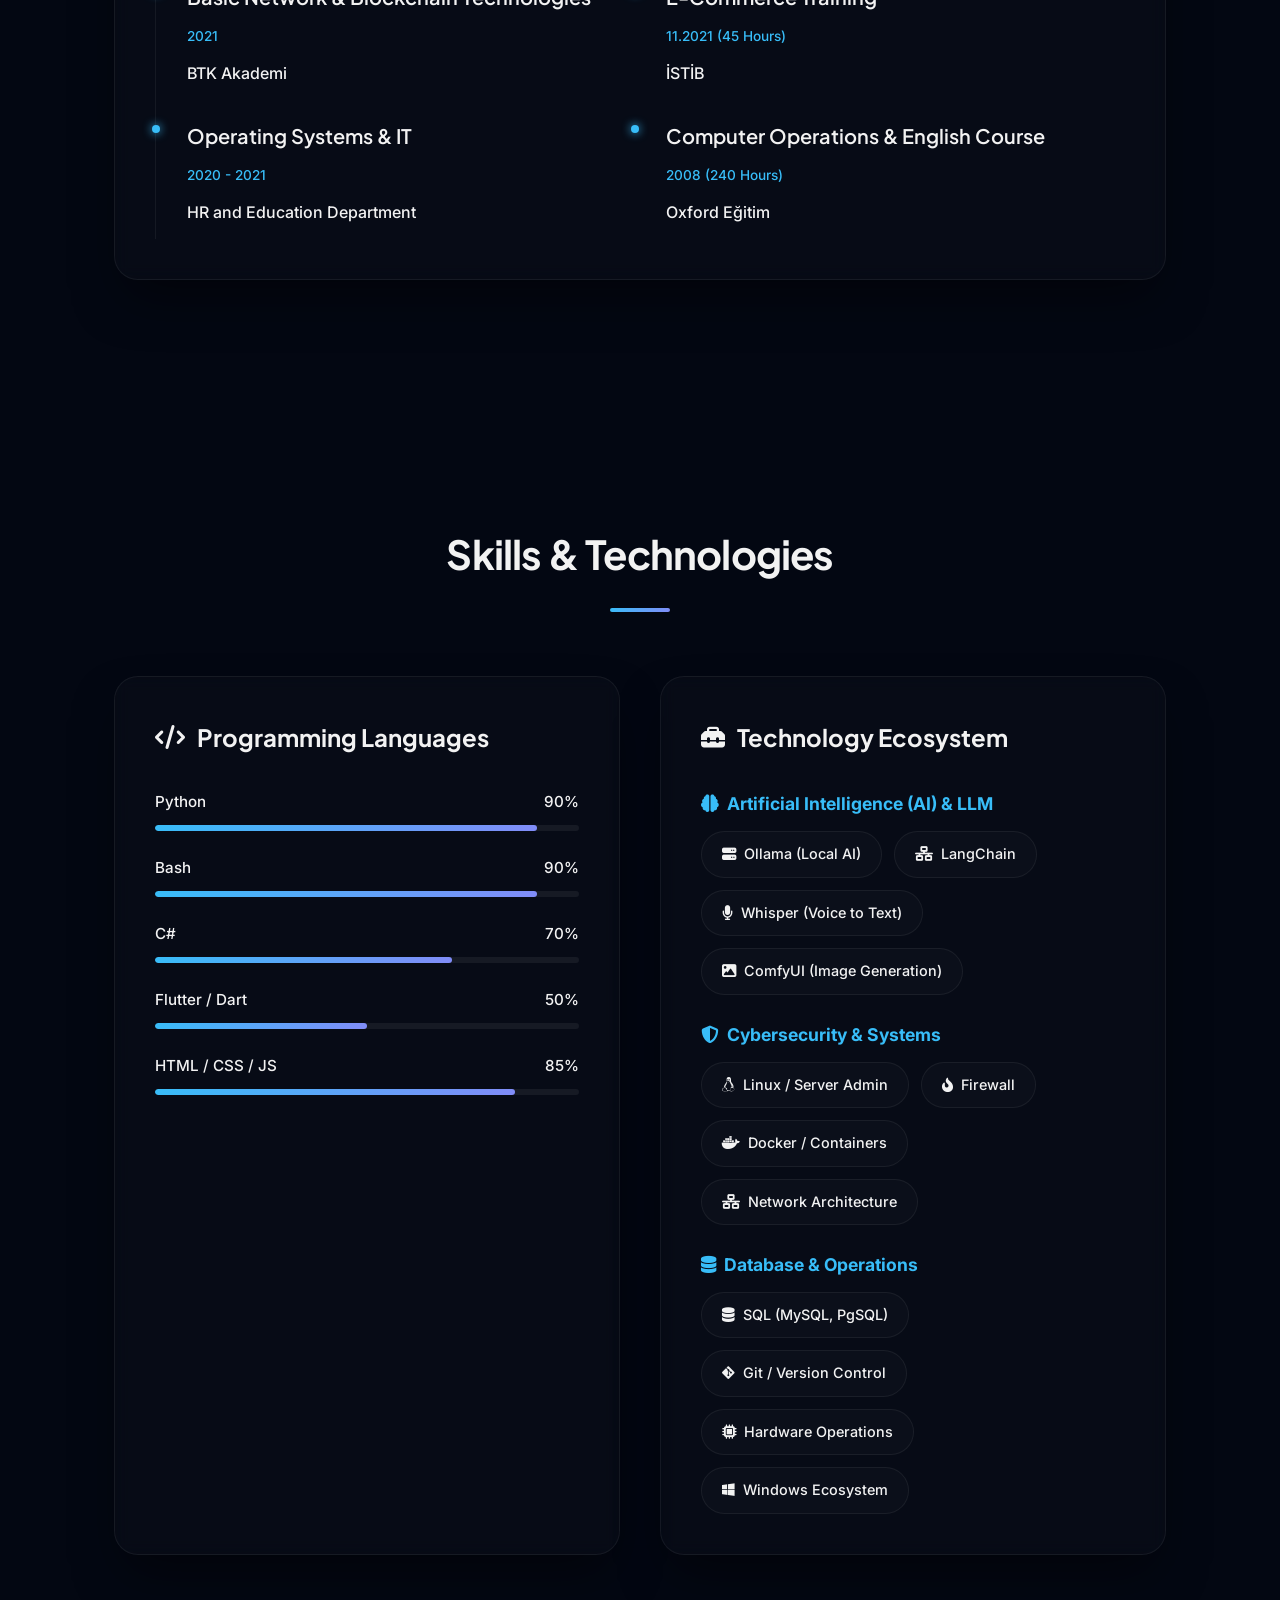
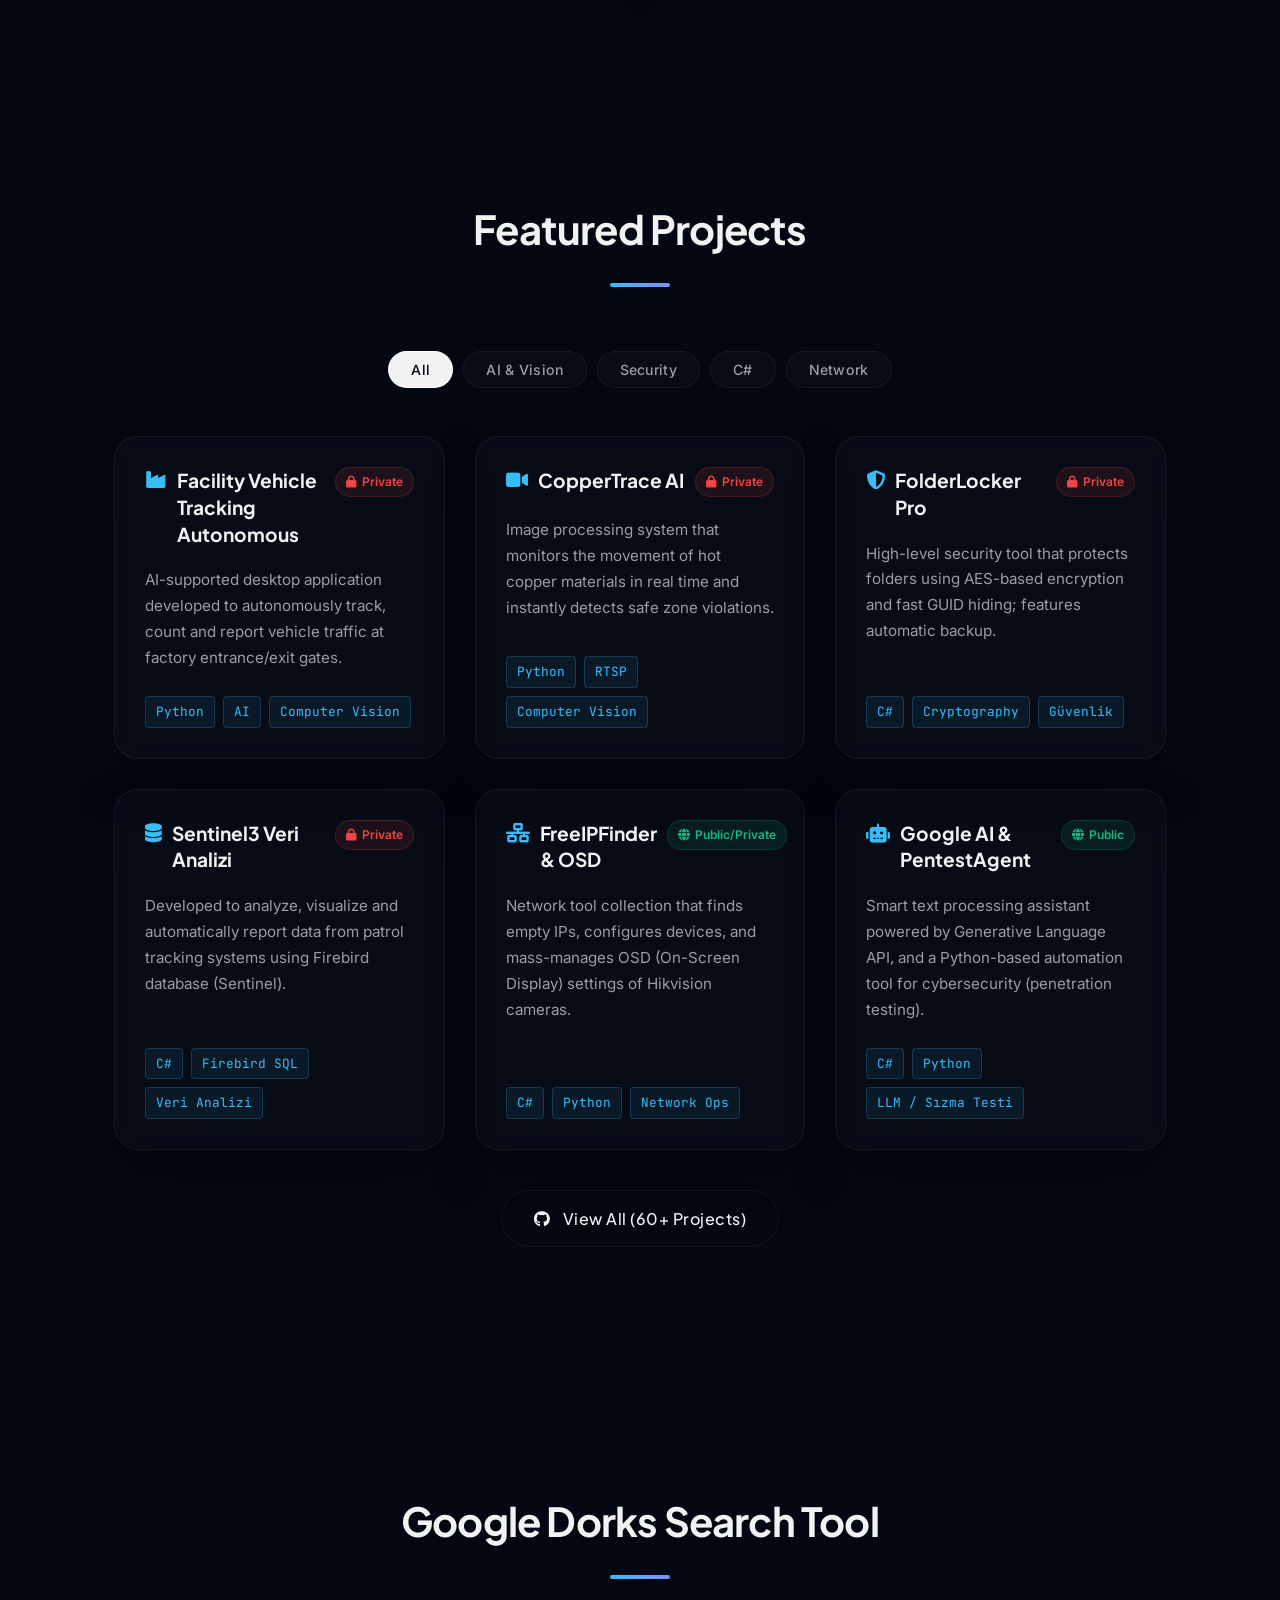
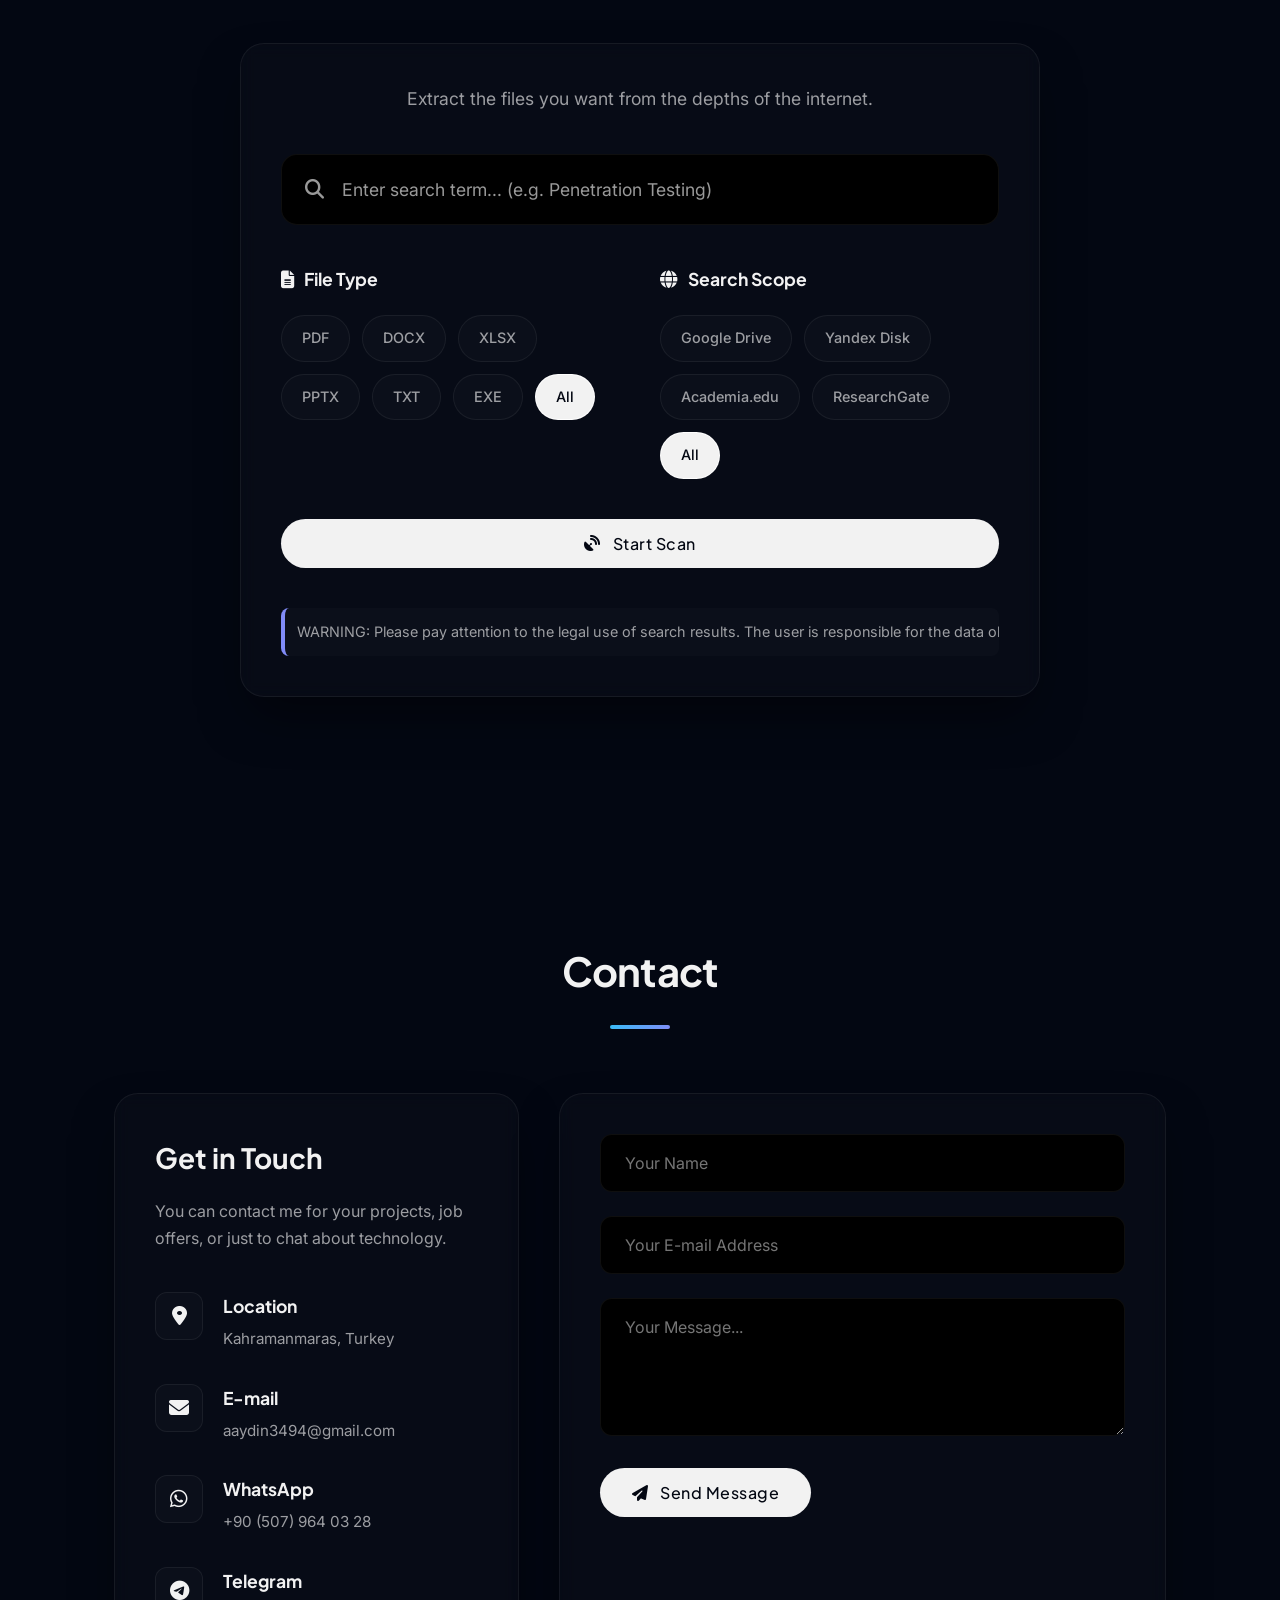
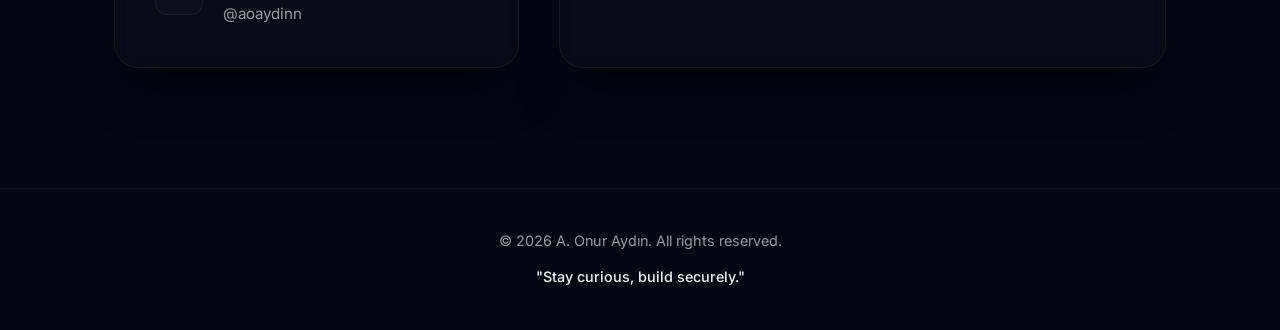
==== commit 2863e91d: "Add files via upload" ====
--- a/en.html
+++ b/en.html
@@ -45,6 +45,31 @@
 </head>
 
 <body>
+
+    <!-- Preloader -->
+    <div id="preloader">
+        <div class="preloader-logo">&lt;<span>aoaydin</span>/&gt;</div>
+        <div class="preloader-bar-wrap">
+            <div class="preloader-bar-fill"></div>
+        </div>
+        <div class="preloader-sub">Loading...</div>
+    </div>
+
+    <!-- Custom Cursor -->
+    <div class="cursor-dot" id="cursorDot"></div>
+    <div class="cursor-ring" id="cursorRing"></div>
+
+    <!-- Scroll Progress Bar -->
+    <div id="scroll-progress"></div>
+
+    <!-- Toast Container -->
+    <div id="toast-container"></div>
+
+    <!-- Back to Top -->
+    <button id="back-to-top" aria-label="Back to Top">
+        <i class="fas fa-chevron-up"></i>
+    </button>
+
     <!-- Matrix Arka Plan -->
     <canvas id="matrixCanvas"></canvas>
     <div class="overlay"></div>
@@ -78,8 +103,10 @@
         <section id="home" class="hero section">
             <div class="hero-content">
                 <div class="avatar-container">
-                    <!-- Gerçek resminiz veya placeholder -->
                     <img src="images/photo.png" alt="A. Onur Aydın" class="avatar">
+                    <div class="freelance-badge">
+                        <span class="badge-pulse"></span> Open to Freelance
+                    </div>
                 </div>
                 <h1 class="glitch" data-text="A. Onur Aydın">A. Onur Aydın</h1>
                 <div class="typing-container">
@@ -130,10 +157,9 @@
                             <li><span class="label">Languages</span><span class="val">English (Advanced), Turkish (Native)</span>
                             </li>
                             <li><span class="label">Military</span><span class="val">Completed</span></li>
-                            <li><span class="label">Projects</span><span class="val text-green">60+ GitHub Repos</span>
-                            </li>
+                            <li><span class="label">Projects</span><span class="val text-green"><span class="count-up" data-count="60" data-suffix="+">0</span> GitHub Repos</span></li>
                             <li><span class="label">Status</span><span class="val text-green">Open to Freelance</span></li>
-                            <li><span class="label">Experience</span><span class="val">12+ Years</span></li>
+                            <li><span class="label">Experience</span><span class="val"><span class="count-up" data-count="12" data-suffix="+">0</span> Years</span></li>
                         </ul>
                     </div>
                 </div>
@@ -344,9 +370,17 @@
         <section id="projects" class="projects section">
             <div class="container">
                 <h2 class="section-title">Featured Projects</h2>
+                <div class="project-filters">
+                    <button class="filter-btn active" data-filter="all">All</button>
+                    <button class="filter-btn" data-filter="ai">AI & Vision</button>
+                    <button class="filter-btn" data-filter="security">Security</button>
+                    <button class="filter-btn" data-filter="csharp">C#</button>
+                    <button class="filter-btn" data-filter="network">Network</button>
+                </div>
+
                 <div class="projects-grid">
 
-                    <div class="project-card glass-card fade-in-up">
+                    <div class="project-card glass-card fade-in-up" data-category="ai">
                         <div class="project-content">
                             <div class="project-header">
                                 <h3><i class="fas fa-industry"></i> Facility Vehicle Tracking Autonomous</h3>
@@ -363,7 +397,7 @@
                         </div>
                     </div>
 
-                    <div class="project-card glass-card fade-in-up">
+                    <div class="project-card glass-card fade-in-up" data-category="ai">
                         <div class="project-content">
                             <div class="project-header">
                                 <h3><i class="fas fa-video"></i> CopperTrace AI</h3>
@@ -380,7 +414,7 @@
                         </div>
                     </div>
 
-                    <div class="project-card glass-card fade-in-up">
+                    <div class="project-card glass-card fade-in-up" data-category="security csharp">
                         <div class="project-content">
                             <div class="project-header">
                                 <h3><i class="fas fa-shield-alt"></i> FolderLocker Pro</h3>
@@ -397,7 +431,7 @@
                         </div>
                     </div>
 
-                    <div class="project-card glass-card fade-in-up">
+                    <div class="project-card glass-card fade-in-up" data-category="csharp">
                         <div class="project-content">
                             <div class="project-header">
                                 <h3><i class="fas fa-database"></i> Sentinel3 Veri Analizi</h3>
@@ -414,7 +448,7 @@
                         </div>
                     </div>
 
-                    <div class="project-card glass-card fade-in-up">
+                    <div class="project-card glass-card fade-in-up" data-category="network csharp">
                         <div class="project-content">
                             <div class="project-header">
                                 <h3><i class="fas fa-network-wired"></i> FreeIPFinder & OSD</h3>
@@ -431,7 +465,7 @@
                         </div>
                     </div>
 
-                    <div class="project-card glass-card fade-in-up">
+                    <div class="project-card glass-card fade-in-up" data-category="ai security">
                         <div class="project-content">
                             <div class="project-header">
                                 <h3><i class="fas fa-robot"></i> Google AI & PentestAgent</h3>
--- a/css/style.css
+++ b/css/style.css
@@ -945,10 +945,389 @@
         justify-content: center;
         gap: 40px;
     }
-    
+
     .nav-links.active { left: 0; }
     .menu-toggle { display: block; }
     .hero h1 { font-size: 2.75rem; }
     .hero-actions { flex-direction: column; }
     .section { padding: 80px 0; }
 }
+
+/* =========================================
+   CUSTOM CURSOR
+========================================= */
+* { cursor: none; }
+
+.cursor-dot {
+    position: fixed;
+    width: 8px;
+    height: 8px;
+    background: var(--primary);
+    border-radius: 50%;
+    pointer-events: none;
+    z-index: 9999;
+    transform: translate(-50%, -50%);
+    transition: width 0.2s, height 0.2s, background 0.2s;
+    will-change: transform;
+}
+
+.cursor-ring {
+    position: fixed;
+    width: 36px;
+    height: 36px;
+    border: 1.5px solid rgba(56, 189, 248, 0.5);
+    border-radius: 50%;
+    pointer-events: none;
+    z-index: 9998;
+    transform: translate(-50%, -50%);
+    transition: width 0.3s, height 0.3s, border-color 0.3s;
+    will-change: transform;
+}
+
+.cursor-dot.hovered { width: 12px; height: 12px; background: var(--secondary); }
+.cursor-ring.hovered { width: 52px; height: 52px; border-color: rgba(129, 140, 248, 0.6); }
+.cursor-dot.clicking { transform: translate(-50%, -50%) scale(0.8); }
+
+@media (hover: none) {
+    * { cursor: auto !important; }
+    .cursor-dot, .cursor-ring { display: none !important; }
+    .filter-btn, #back-to-top, .btn { cursor: pointer !important; }
+}
+
+/* =========================================
+   SCROLL PROGRESS BAR
+========================================= */
+#scroll-progress {
+    position: fixed;
+    top: 0;
+    left: 0;
+    height: 3px;
+    width: 0%;
+    background: linear-gradient(90deg, var(--primary), var(--secondary));
+    z-index: 999;
+    transition: width 0.1s linear;
+}
+
+/* =========================================
+   PRELOADER
+========================================= */
+#preloader {
+    position: fixed;
+    inset: 0;
+    background: var(--bg-darker);
+    z-index: 9000;
+    display: flex;
+    flex-direction: column;
+    align-items: center;
+    justify-content: center;
+    gap: 28px;
+    transition: opacity 0.6s ease, visibility 0.6s ease;
+}
+
+#preloader.hidden {
+    opacity: 0;
+    visibility: hidden;
+}
+
+.preloader-logo {
+    font-family: var(--font-mono);
+    font-size: 1.4rem;
+    font-weight: 400;
+    color: var(--primary);
+    letter-spacing: 3px;
+}
+
+.preloader-logo span {
+    color: var(--text-muted);
+}
+
+.preloader-bar-wrap {
+    width: 220px;
+    height: 2px;
+    background: rgba(255, 255, 255, 0.08);
+    border-radius: 1px;
+    overflow: hidden;
+}
+
+.preloader-bar-fill {
+    height: 100%;
+    width: 0%;
+    background: linear-gradient(90deg, var(--primary), var(--secondary));
+    animation: preloaderFill 1.3s cubic-bezier(0.4, 0, 0.2, 1) forwards;
+}
+
+@keyframes preloaderFill {
+    0% { width: 0%; }
+    100% { width: 100%; }
+}
+
+.preloader-sub {
+    font-family: var(--font-mono);
+    font-size: 0.75rem;
+    color: var(--text-muted);
+    letter-spacing: 2px;
+    text-transform: uppercase;
+}
+
+/* =========================================
+   NOISE TEXTURE OVERLAY
+========================================= */
+body::after {
+    content: '';
+    position: fixed;
+    inset: 0;
+    pointer-events: none;
+    z-index: 3;
+    opacity: 0.028;
+    background-image: url("data:image/svg+xml,%3Csvg viewBox='0 0 256 256' xmlns='http://www.w3.org/2000/svg'%3E%3Cfilter id='n'%3E%3CfeTurbulence type='fractalNoise' baseFrequency='0.9' numOctaves='4' stitchTiles='stitch'/%3E%3C/filter%3E%3Crect width='100%25' height='100%25' filter='url(%23n)'/%3E%3C/svg%3E");
+    background-size: 128px;
+}
+
+/* =========================================
+   CUSTOM SCROLLBAR
+========================================= */
+::-webkit-scrollbar { width: 5px; }
+::-webkit-scrollbar-track { background: var(--bg-darker); }
+::-webkit-scrollbar-thumb {
+    background: linear-gradient(180deg, var(--primary), var(--secondary));
+    border-radius: 3px;
+}
+::-webkit-scrollbar-thumb:hover { background: var(--primary); }
+
+/* =========================================
+   GLITCH EFFECT (HERO H1)
+========================================= */
+.glitch {
+    position: relative;
+    display: inline-block;
+}
+
+.glitch.glitching {
+    animation: glitchShake 0.4s ease;
+}
+
+@keyframes glitchShake {
+    0%   { transform: translateX(0);   text-shadow: none; }
+    15%  { transform: translateX(-3px); text-shadow: 3px 0 var(--primary), -3px 0 var(--secondary); }
+    30%  { transform: translateX(3px);  text-shadow: -3px 0 var(--primary), 3px 0 var(--secondary); }
+    45%  { transform: translateX(-2px); text-shadow: 2px 0 var(--secondary); }
+    60%  { transform: translateX(2px);  text-shadow: -2px 0 var(--primary); }
+    75%  { transform: translateX(-1px); text-shadow: 1px 0 var(--secondary); }
+    100% { transform: translateX(0);   text-shadow: none; }
+}
+
+/* =========================================
+   FREELANCE BADGE (AVATAR)
+========================================= */
+.freelance-badge {
+    position: absolute;
+    bottom: 2px;
+    right: -10px;
+    background: rgba(16, 185, 129, 0.12);
+    border: 1px solid rgba(16, 185, 129, 0.35);
+    border-radius: 100px;
+    padding: 5px 12px 5px 8px;
+    font-size: 0.7rem;
+    font-weight: 600;
+    color: #10b981;
+    display: flex;
+    align-items: center;
+    gap: 6px;
+    white-space: nowrap;
+    backdrop-filter: blur(10px);
+    -webkit-backdrop-filter: blur(10px);
+    font-family: var(--font-sans);
+    letter-spacing: 0.3px;
+}
+
+.badge-pulse {
+    width: 7px;
+    height: 7px;
+    background: #10b981;
+    border-radius: 50%;
+    flex-shrink: 0;
+    animation: pulseDot 1.8s ease-in-out infinite;
+}
+
+@keyframes pulseDot {
+    0%, 100% { box-shadow: 0 0 0 0 rgba(16, 185, 129, 0.5); }
+    50% { box-shadow: 0 0 0 5px rgba(16, 185, 129, 0); }
+}
+
+/* =========================================
+   PROJECT FILTER BUTTONS
+========================================= */
+.project-filters {
+    display: flex;
+    flex-wrap: wrap;
+    gap: 10px;
+    justify-content: center;
+    margin-bottom: 3rem;
+}
+
+.filter-btn {
+    padding: 9px 22px;
+    border-radius: 100px;
+    border: 1px solid var(--glass-border);
+    background: var(--glass-bg);
+    color: var(--text-muted);
+    font-family: var(--font-sans);
+    font-size: 0.88rem;
+    font-weight: 500;
+    cursor: none;
+    transition: var(--transition);
+    letter-spacing: 0.3px;
+}
+
+.filter-btn:hover {
+    border-color: rgba(255, 255, 255, 0.2);
+    color: var(--text-main);
+}
+
+.filter-btn.active {
+    background: var(--text-main);
+    color: var(--bg-main);
+    border-color: var(--text-main);
+}
+
+.project-card {
+    transition: opacity 0.3s ease, transform 0.3s ease, border-color 0.4s ease, background 0.4s ease;
+}
+
+.project-card.filtered-out {
+    display: none;
+}
+
+/* =========================================
+   GLASS CARD — SPOTLIGHT EFFECT
+========================================= */
+.glass-card {
+    position: relative;
+    overflow: hidden;
+}
+
+.glass-card::before {
+    content: '';
+    position: absolute;
+    inset: 0;
+    border-radius: inherit;
+    opacity: 0;
+    transition: opacity 0.5s ease;
+    background: radial-gradient(
+        380px circle at var(--mouse-x, 50%) var(--mouse-y, 50%),
+        rgba(56, 189, 248, 0.07),
+        transparent 70%
+    );
+    pointer-events: none;
+    z-index: 0;
+}
+
+.glass-card:hover::before {
+    opacity: 1;
+}
+
+.glass-card > * {
+    position: relative;
+    z-index: 1;
+}
+
+/* =========================================
+   TOAST NOTIFICATION
+========================================= */
+#toast-container {
+    position: fixed;
+    bottom: 28px;
+    right: 28px;
+    z-index: 8000;
+    display: flex;
+    flex-direction: column;
+    gap: 12px;
+    pointer-events: none;
+}
+
+.toast {
+    padding: 16px 20px;
+    border-radius: 14px;
+    background: rgba(10, 15, 30, 0.95);
+    border: 1px solid var(--glass-border);
+    backdrop-filter: blur(24px);
+    -webkit-backdrop-filter: blur(24px);
+    color: var(--text-main);
+    font-size: 0.92rem;
+    display: flex;
+    align-items: center;
+    gap: 12px;
+    min-width: 260px;
+    max-width: 360px;
+    pointer-events: all;
+    box-shadow: 0 20px 50px rgba(0, 0, 0, 0.5);
+    animation: toastSlideIn 0.4s cubic-bezier(0.4, 0, 0.2, 1) forwards;
+}
+
+.toast.removing {
+    animation: toastSlideOut 0.3s ease forwards;
+}
+
+.toast-success { border-left: 3px solid #10b981; }
+.toast-error   { border-left: 3px solid #ef4444; }
+.toast-info    { border-left: 3px solid var(--primary); }
+
+.toast i { font-size: 1rem; flex-shrink: 0; }
+.toast-success i { color: #10b981; }
+.toast-error   i { color: #ef4444; }
+.toast-info    i { color: var(--primary); }
+
+@keyframes toastSlideIn {
+    from { opacity: 0; transform: translateX(110%); }
+    to   { opacity: 1; transform: translateX(0); }
+}
+@keyframes toastSlideOut {
+    from { opacity: 1; transform: translateX(0); }
+    to   { opacity: 0; transform: translateX(110%); }
+}
+
+/* =========================================
+   BACK TO TOP BUTTON
+========================================= */
+#back-to-top {
+    position: fixed;
+    bottom: 92px;
+    right: 28px;
+    width: 46px;
+    height: 46px;
+    border-radius: 50%;
+    background: rgba(255, 255, 255, 0.04);
+    border: 1px solid var(--glass-border);
+    color: var(--text-muted);
+    font-size: 1rem;
+    display: flex;
+    align-items: center;
+    justify-content: center;
+    cursor: none;
+    z-index: 500;
+    opacity: 0;
+    transform: scale(0.7) translateY(10px);
+    transition: opacity 0.3s, transform 0.3s, background 0.3s, border-color 0.3s, color 0.3s;
+    backdrop-filter: blur(10px);
+    -webkit-backdrop-filter: blur(10px);
+}
+
+#back-to-top.visible {
+    opacity: 1;
+    transform: scale(1) translateY(0);
+}
+
+#back-to-top:hover {
+    background: var(--primary);
+    border-color: var(--primary);
+    color: var(--bg-main);
+    transform: scale(1.08) translateY(0);
+}
+
+/* =========================================
+   COUNT-UP HIGHLIGHT
+========================================= */
+.count-highlight {
+    color: var(--primary);
+    font-weight: 600;
+}
